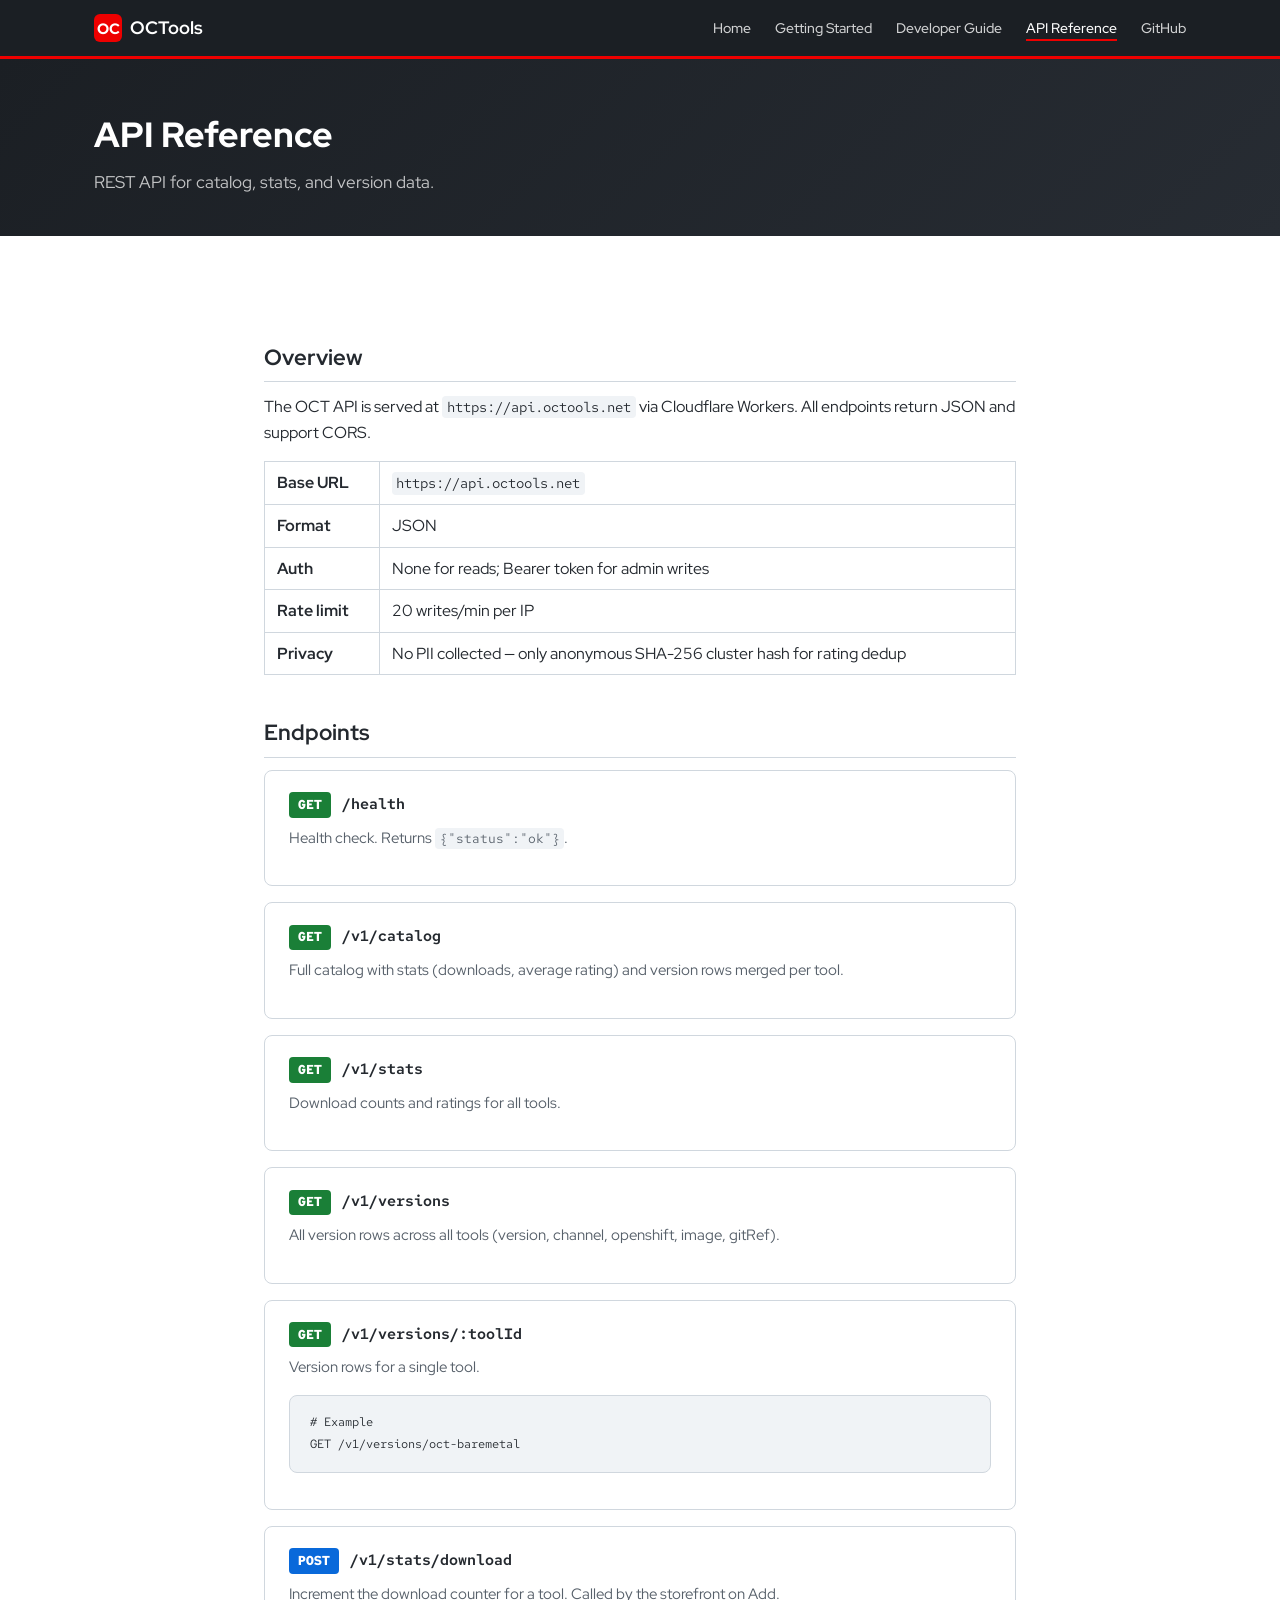
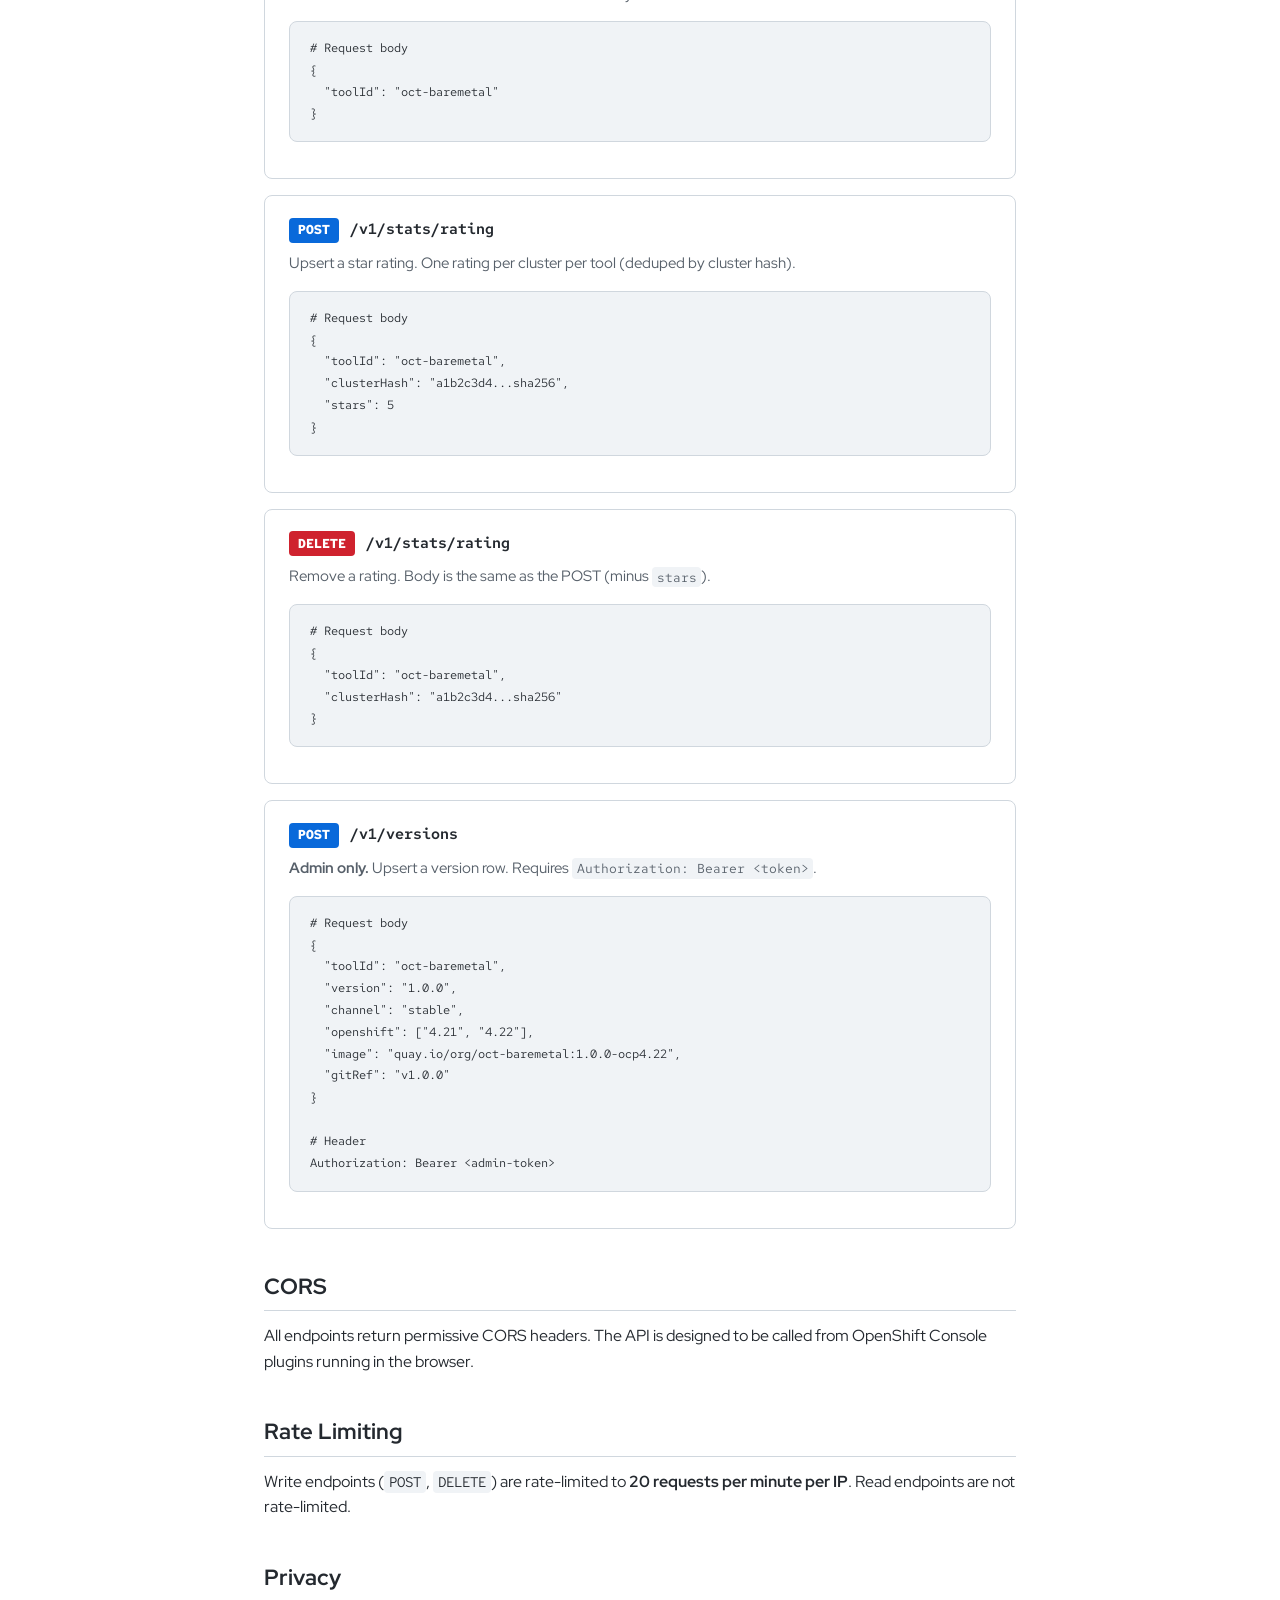
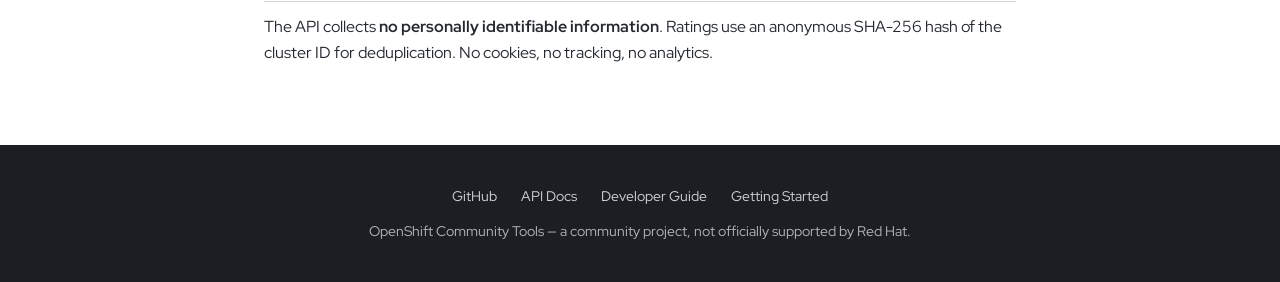
==== api/index.html @ bdcf51e5 "Initial commit: OCT static website Landing page, Getting Started guide, Developer Guide, and API Ref" ====
<!DOCTYPE html>
<html lang="en">
<head>
  <meta charset="UTF-8">
  <meta name="viewport" content="width=device-width, initial-scale=1.0">
  <title>API Reference — OpenShift Community Tools</title>
  <meta name="description" content="REST API reference for the OCT stats, versions, and catalog service at api.octools.net.">
  <link rel="preconnect" href="https://fonts.googleapis.com">
  <link rel="preconnect" href="https://fonts.gstatic.com" crossorigin>
  <link href="https://fonts.googleapis.com/css2?family=Red+Hat+Display:wght@400;500;600;700;800&family=Red+Hat+Mono:wght@400;700&display=swap" rel="stylesheet">
  <link rel="stylesheet" href="/assets/style.css">
</head>
<body>

  <!-- Navigation -->
  <nav class="site-nav">
    <div class="container">
      <a href="/" class="site-nav__brand">
        <svg viewBox="0 0 28 28" fill="none" xmlns="http://www.w3.org/2000/svg" aria-hidden="true">
          <rect width="28" height="28" rx="6" fill="#EE0000"/>
          <text x="14" y="20" text-anchor="middle" fill="#fff" font-family="Red Hat Display,sans-serif" font-weight="800" font-size="15">OC</text>
        </svg>
        OCTools
      </a>
      <button class="nav-toggle" aria-label="Toggle navigation" onclick="document.querySelector('.site-nav__links').classList.toggle('open')">☰</button>
      <ul class="site-nav__links">
        <li><a href="/">Home</a></li>
        <li><a href="/guide/">Getting Started</a></li>
        <li><a href="/developer/">Developer Guide</a></li>
        <li><a href="/api/" class="active">API Reference</a></li>
        <li><a href="https://github.com/OOsemka">GitHub</a></li>
      </ul>
    </div>
  </nav>

  <!-- Page Hero -->
  <div class="page-hero">
    <div class="container">
      <h1>API Reference</h1>
      <p>REST API for catalog, stats, and version data.</p>
    </div>
  </div>

  <!-- Content -->
  <section class="section">
    <div class="container prose">

      <h2>Overview</h2>
      <p>The OCT API is served at <code>https://api.octools.net</code> via Cloudflare Workers. All endpoints return JSON and support CORS.</p>
      <table>
        <tbody>
          <tr><td><strong>Base URL</strong></td><td><code>https://api.octools.net</code></td></tr>
          <tr><td><strong>Format</strong></td><td>JSON</td></tr>
          <tr><td><strong>Auth</strong></td><td>None for reads; Bearer token for admin writes</td></tr>
          <tr><td><strong>Rate limit</strong></td><td>20 writes/min per IP</td></tr>
          <tr><td><strong>Privacy</strong></td><td>No PII collected — only anonymous SHA-256 cluster hash for rating dedup</td></tr>
        </tbody>
      </table>

      <h2>Endpoints</h2>

      <!-- GET /health -->
      <div class="endpoint">
        <span class="endpoint__method endpoint__method--get">GET</span>
        <span class="endpoint__path">/health</span>
        <p class="endpoint__desc">Health check. Returns <code>{"status":"ok"}</code>.</p>
      </div>

      <!-- GET /v1/catalog -->
      <div class="endpoint">
        <span class="endpoint__method endpoint__method--get">GET</span>
        <span class="endpoint__path">/v1/catalog</span>
        <p class="endpoint__desc">Full catalog with stats (downloads, average rating) and version rows merged per tool.</p>
      </div>

      <!-- GET /v1/stats -->
      <div class="endpoint">
        <span class="endpoint__method endpoint__method--get">GET</span>
        <span class="endpoint__path">/v1/stats</span>
        <p class="endpoint__desc">Download counts and ratings for all tools.</p>
      </div>

      <!-- GET /v1/versions -->
      <div class="endpoint">
        <span class="endpoint__method endpoint__method--get">GET</span>
        <span class="endpoint__path">/v1/versions</span>
        <p class="endpoint__desc">All version rows across all tools (version, channel, openshift, image, gitRef).</p>
      </div>

      <!-- GET /v1/versions/:toolId -->
      <div class="endpoint">
        <span class="endpoint__method endpoint__method--get">GET</span>
        <span class="endpoint__path">/v1/versions/:toolId</span>
        <p class="endpoint__desc">Version rows for a single tool.</p>
        <div class="endpoint__body">
          <pre><code># Example
GET /v1/versions/oct-baremetal</code></pre>
        </div>
      </div>

      <!-- POST /v1/stats/download -->
      <div class="endpoint">
        <span class="endpoint__method endpoint__method--post">POST</span>
        <span class="endpoint__path">/v1/stats/download</span>
        <p class="endpoint__desc">Increment the download counter for a tool. Called by the storefront on Add.</p>
        <div class="endpoint__body">
          <pre><code># Request body
{
  "toolId": "oct-baremetal"
}</code></pre>
        </div>
      </div>

      <!-- POST /v1/stats/rating -->
      <div class="endpoint">
        <span class="endpoint__method endpoint__method--post">POST</span>
        <span class="endpoint__path">/v1/stats/rating</span>
        <p class="endpoint__desc">Upsert a star rating. One rating per cluster per tool (deduped by cluster hash).</p>
        <div class="endpoint__body">
          <pre><code># Request body
{
  "toolId": "oct-baremetal",
  "clusterHash": "a1b2c3d4...sha256",
  "stars": 5
}</code></pre>
        </div>
      </div>

      <!-- DELETE /v1/stats/rating -->
      <div class="endpoint">
        <span class="endpoint__method endpoint__method--delete">DELETE</span>
        <span class="endpoint__path">/v1/stats/rating</span>
        <p class="endpoint__desc">Remove a rating. Body is the same as the POST (minus <code>stars</code>).</p>
        <div class="endpoint__body">
          <pre><code># Request body
{
  "toolId": "oct-baremetal",
  "clusterHash": "a1b2c3d4...sha256"
}</code></pre>
        </div>
      </div>

      <!-- POST /v1/versions (admin) -->
      <div class="endpoint">
        <span class="endpoint__method endpoint__method--post">POST</span>
        <span class="endpoint__path">/v1/versions</span>
        <p class="endpoint__desc"><strong>Admin only.</strong> Upsert a version row. Requires <code>Authorization: Bearer &lt;token&gt;</code>.</p>
        <div class="endpoint__body">
          <pre><code># Request body
{
  "toolId": "oct-baremetal",
  "version": "1.0.0",
  "channel": "stable",
  "openshift": ["4.21", "4.22"],
  "image": "quay.io/org/oct-baremetal:1.0.0-ocp4.22",
  "gitRef": "v1.0.0"
}

# Header
Authorization: Bearer &lt;admin-token&gt;</code></pre>
        </div>
      </div>

      <h2>CORS</h2>
      <p>All endpoints return permissive CORS headers. The API is designed to be called from OpenShift Console plugins running in the browser.</p>

      <h2>Rate Limiting</h2>
      <p>Write endpoints (<code>POST</code>, <code>DELETE</code>) are rate-limited to <strong>20 requests per minute per IP</strong>. Read endpoints are not rate-limited.</p>

      <h2>Privacy</h2>
      <p>The API collects <strong>no personally identifiable information</strong>. Ratings use an anonymous SHA-256 hash of the cluster ID for deduplication. No cookies, no tracking, no analytics.</p>

    </div>
  </section>

  <!-- Footer -->
  <footer class="site-footer">
    <div class="container">
      <ul class="footer-links">
        <li><a href="https://github.com/OOsemka">GitHub</a></li>
        <li><a href="/api/">API Docs</a></li>
        <li><a href="/developer/">Developer Guide</a></li>
        <li><a href="/guide/">Getting Started</a></li>
      </ul>
      <p>OpenShift Community Tools &mdash; a community project, not officially supported by Red Hat.</p>
    </div>
  </footer>

</body>
</html>
---- assets/style.css ----
/* ── CSS Variables ─────────────────────────────────────────── */
:root {
  --color-bg:        #ffffff;
  --color-bg-alt:    #f6f8fa;
  --color-text:      #24292f;
  --color-text-muted:#57606a;
  --color-primary:   #ee0000;
  --color-primary-dk:#b30000;
  --color-dark:      #1b1f24;
  --color-dark-alt:  #272c33;
  --color-border:    #d0d7de;
  --color-code-bg:   #f0f3f6;
  --color-link:      #0969da;
  --radius:          8px;
  --max-width:       1140px;
  --font-sans:       'Red Hat Display', 'Segoe UI', system-ui, -apple-system, sans-serif;
  --font-mono:       'Red Hat Mono', 'SFMono-Regular', Consolas, 'Liberation Mono', monospace;
}

/* ── Reset ────────────────────────────────────────────────── */
*, *::before, *::after { box-sizing: border-box; margin: 0; padding: 0; }
html { scroll-behavior: smooth; }

body {
  font-family: var(--font-sans);
  color: var(--color-text);
  background: var(--color-bg);
  line-height: 1.6;
  -webkit-font-smoothing: antialiased;
}

a { color: var(--color-link); text-decoration: none; }
a:hover { text-decoration: underline; }
img { max-width: 100%; display: block; }

/* ── Utility ──────────────────────────────────────────────── */
.container { max-width: var(--max-width); margin: 0 auto; padding: 0 1.5rem; }

/* ── Navigation ───────────────────────────────────────────── */
.site-nav {
  background: var(--color-dark);
  position: sticky; top: 0; z-index: 100;
  border-bottom: 3px solid var(--color-primary);
}
.site-nav .container {
  display: flex; align-items: center; justify-content: space-between;
  height: 56px;
}
.site-nav__brand {
  font-weight: 700; font-size: 1.1rem; color: #fff;
  display: flex; align-items: center; gap: .5rem;
  text-decoration: none;
}
.site-nav__brand:hover { text-decoration: none; opacity: .9; }
.site-nav__brand svg { height: 28px; width: 28px; }
.site-nav__links { display: flex; gap: 1.5rem; list-style: none; }
.site-nav__links a {
  color: #ffffffcc; font-size: .9rem; font-weight: 500;
  transition: color .15s;
}
.site-nav__links a:hover { color: #fff; text-decoration: none; }
.site-nav__links a.active { color: #fff; border-bottom: 2px solid var(--color-primary); padding-bottom: 2px; }

/* Hamburger (mobile) */
.nav-toggle { display: none; background: none; border: none; color: #fff; font-size: 1.5rem; cursor: pointer; }

/* ── Hero ─────────────────────────────────────────────────── */
.hero {
  background: linear-gradient(135deg, var(--color-dark) 0%, var(--color-dark-alt) 100%);
  color: #fff; text-align: center;
  padding: 5rem 1.5rem 4rem;
}
.hero h1 { font-size: 2.8rem; font-weight: 800; margin-bottom: .75rem; letter-spacing: -.02em; }
.hero .subtitle { font-size: 1.25rem; color: #ffffffbb; max-width: 600px; margin: 0 auto 1.5rem; }
.hero .disclaimer {
  display: inline-block;
  background: rgba(238,0,0,.15);
  border: 1px solid rgba(238,0,0,.35);
  border-radius: var(--radius);
  padding: .45rem 1rem; font-size: .85rem;
  color: #ffcccc;
}

/* ── Section ──────────────────────────────────────────────── */
.section { padding: 4rem 0; }
.section--alt { background: var(--color-bg-alt); }
.section__title {
  font-size: 1.8rem; font-weight: 700; margin-bottom: .5rem;
  text-align: center; letter-spacing: -.01em;
}
.section__subtitle {
  text-align: center; color: var(--color-text-muted);
  margin-bottom: 2.5rem; font-size: 1.05rem;
}

/* ── Extension Cards ──────────────────────────────────────── */
.cards {
  display: grid;
  grid-template-columns: repeat(auto-fill, minmax(320px, 1fr));
  gap: 1.25rem;
}
.card {
  background: var(--color-bg);
  border: 1px solid var(--color-border);
  border-radius: var(--radius);
  padding: 1.5rem;
  transition: box-shadow .2s, transform .2s;
  display: flex; flex-direction: column;
}
.card:hover {
  box-shadow: 0 4px 16px rgba(0,0,0,.08);
  transform: translateY(-2px);
}
.card__name {
  font-size: 1.15rem; font-weight: 700;
  margin-bottom: .15rem;
}
.card__id {
  font-family: var(--font-mono); font-size: .8rem;
  color: var(--color-text-muted); margin-bottom: .65rem;
}
.card__desc {
  flex: 1; color: var(--color-text-muted); font-size: .95rem;
  margin-bottom: 1rem;
}
.card__link {
  font-size: .85rem; font-weight: 600;
  display: inline-flex; align-items: center; gap: .3rem;
}
.card__link::after { content: '→'; }

/* ── Quick Start ──────────────────────────────────────────── */
.steps {
  display: grid;
  grid-template-columns: repeat(auto-fit, minmax(260px, 1fr));
  gap: 1.5rem;
  counter-reset: step;
}
.step {
  background: var(--color-bg);
  border: 1px solid var(--color-border);
  border-radius: var(--radius);
  padding: 1.5rem;
  position: relative;
}
.step::before {
  counter-increment: step;
  content: counter(step);
  display: flex; align-items: center; justify-content: center;
  width: 36px; height: 36px; border-radius: 50%;
  background: var(--color-primary); color: #fff;
  font-weight: 700; font-size: 1rem; margin-bottom: .75rem;
}
.step h3 { font-size: 1.05rem; margin-bottom: .4rem; }
.step p { color: var(--color-text-muted); font-size: .9rem; }

/* ── Code / Pre ───────────────────────────────────────────── */
code {
  font-family: var(--font-mono);
  background: var(--color-code-bg);
  padding: .15em .35em; border-radius: 4px;
  font-size: .88em;
}
pre {
  background: var(--color-code-bg);
  border: 1px solid var(--color-border);
  border-radius: var(--radius);
  padding: 1rem 1.25rem;
  overflow-x: auto;
  font-size: .88rem;
  line-height: 1.55;
  margin: 1rem 0;
}
pre code {
  background: none; padding: 0; border-radius: 0;
}

/* ── Prose (guide / developer / api pages) ────────────────── */
.prose { max-width: 800px; margin: 0 auto; }
.prose h1 { font-size: 2rem; font-weight: 800; margin-bottom: .5rem; }
.prose h2 { font-size: 1.4rem; margin-top: 2.5rem; margin-bottom: .75rem; padding-bottom: .35rem; border-bottom: 1px solid var(--color-border); }
.prose h3 { font-size: 1.15rem; margin-top: 1.8rem; margin-bottom: .5rem; }
.prose p  { margin-bottom: 1rem; }
.prose ul, .prose ol { margin-bottom: 1rem; padding-left: 1.5rem; }
.prose li { margin-bottom: .35rem; }
.prose li > code { font-size: .85em; }
.prose table { width: 100%; border-collapse: collapse; margin: 1rem 0; }
.prose th, .prose td { text-align: left; padding: .5rem .75rem; border: 1px solid var(--color-border); }
.prose th { background: var(--color-bg-alt); font-weight: 600; }

/* ── Page Hero (inner pages) ──────────────────────────────── */
.page-hero {
  background: linear-gradient(135deg, var(--color-dark) 0%, var(--color-dark-alt) 100%);
  color: #fff; padding: 3rem 1.5rem 2.5rem;
}
.page-hero h1 { font-size: 2.2rem; font-weight: 800; }
.page-hero p  { color: #ffffffbb; margin-top: .35rem; font-size: 1.05rem; }

/* ── Footer ───────────────────────────────────────────────── */
.site-footer {
  background: var(--color-dark); color: #ffffffaa;
  padding: 2.5rem 0; text-align: center; font-size: .88rem;
}
.site-footer a { color: #ffffffcc; }
.site-footer a:hover { color: #fff; }
.footer-links { display: flex; gap: 1.5rem; justify-content: center; margin-bottom: .75rem; list-style: none; }

/* ── API Endpoint Cards ───────────────────────────────────── */
.endpoint {
  background: var(--color-bg);
  border: 1px solid var(--color-border);
  border-radius: var(--radius);
  padding: 1.25rem 1.5rem;
  margin-bottom: 1rem;
}
.endpoint__method {
  display: inline-block; padding: .15rem .55rem; border-radius: 4px;
  font-family: var(--font-mono); font-size: .8rem; font-weight: 700;
  margin-right: .5rem; text-transform: uppercase; color: #fff;
}
.endpoint__method--get  { background: #1a7f37; }
.endpoint__method--post { background: #0969da; }
.endpoint__method--delete { background: #cf222e; }
.endpoint__path { font-family: var(--font-mono); font-size: .95rem; font-weight: 600; }
.endpoint__desc { margin-top: .5rem; color: var(--color-text-muted); font-size: .92rem; }
.endpoint__body { margin-top: .5rem; }

/* ── Responsive ───────────────────────────────────────────── */
@media (max-width: 768px) {
  .hero h1 { font-size: 2rem; }
  .hero { padding: 3.5rem 1rem 2.5rem; }
  .page-hero { padding: 2rem 1rem 1.75rem; }
  .page-hero h1 { font-size: 1.6rem; }
  .section { padding: 2.5rem 0; }
  .cards { grid-template-columns: 1fr; }

  .site-nav__links { 
    display: none; flex-direction: column; position: absolute;
    top: 56px; left: 0; right: 0; background: var(--color-dark);
    padding: 1rem 1.5rem; gap: .75rem;
    border-bottom: 3px solid var(--color-primary);
  }
  .site-nav__links.open { display: flex; }
  .nav-toggle { display: block; }
}
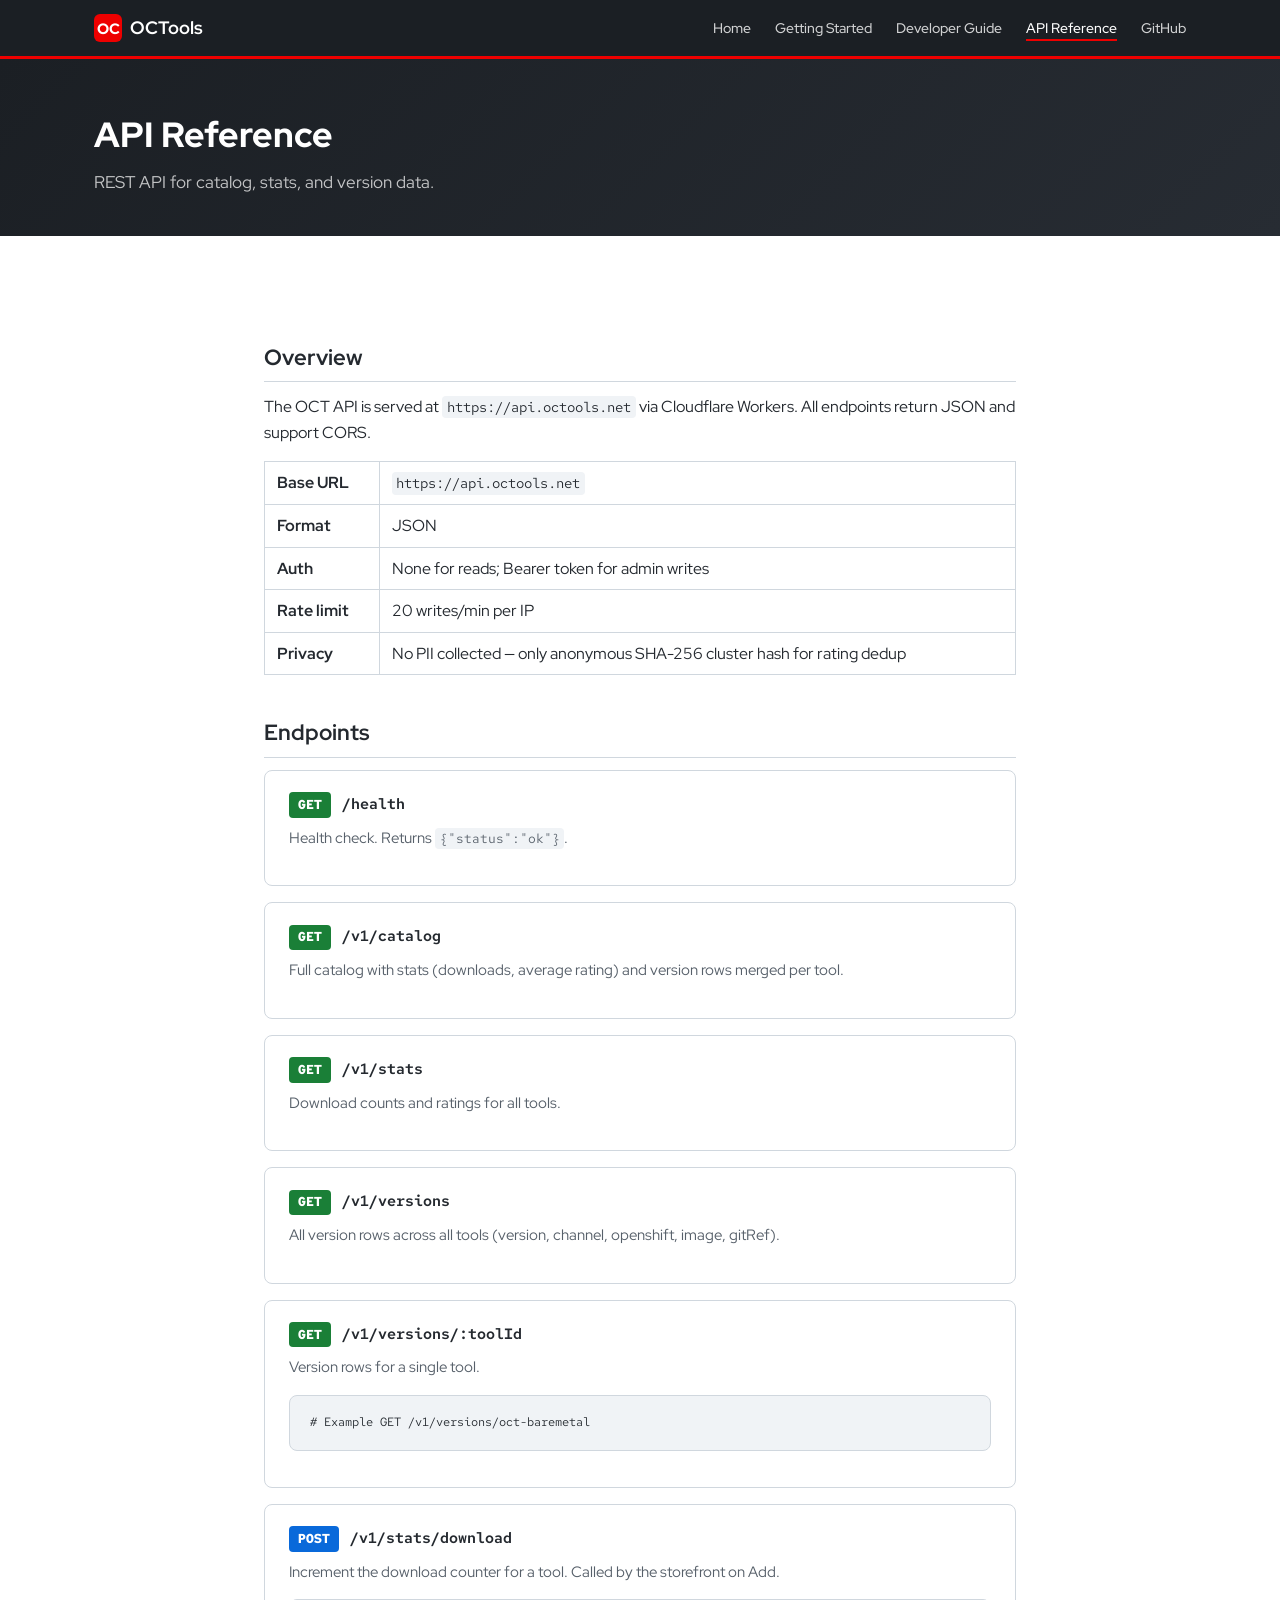
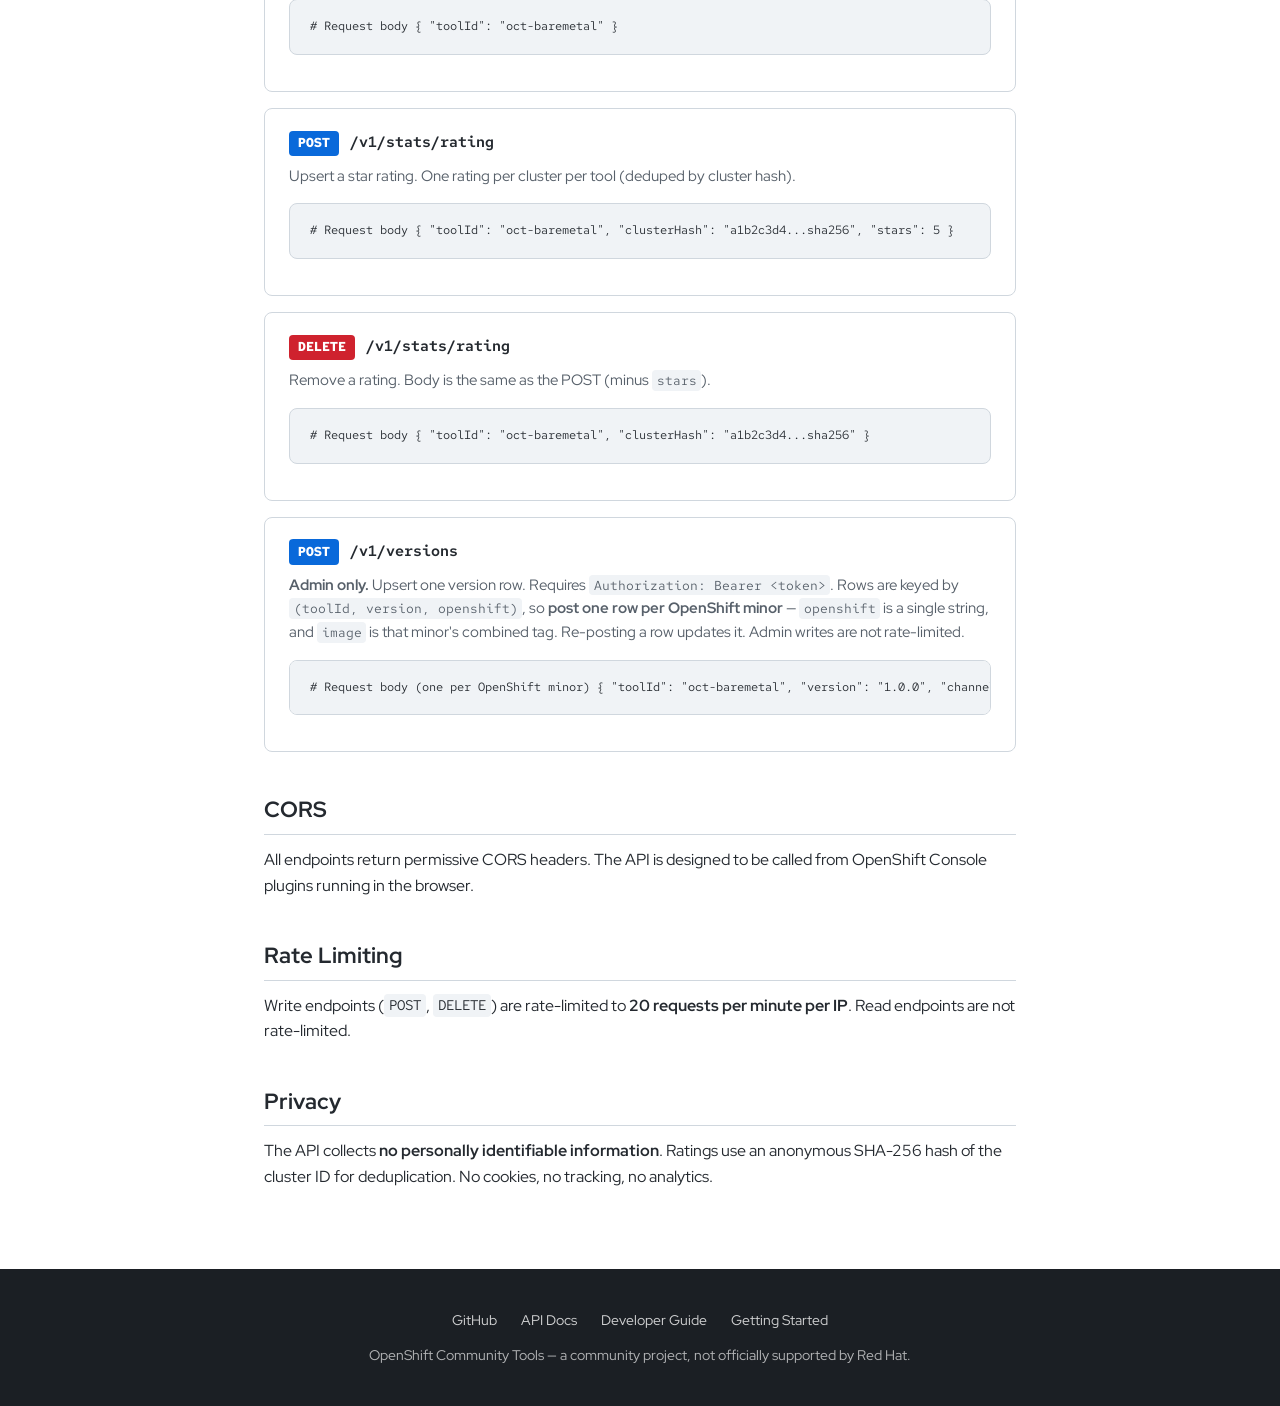
==== commit 22b15471: "Docs: correct POST /v1/versions, add release publishing steps, add Shift-on-Shift Virt - API: the en" ====
--- a/api/index.html
+++ b/api/index.html
@@ -144,17 +144,20 @@
       <div class="endpoint">
         <span class="endpoint__method endpoint__method--post">POST</span>
         <span class="endpoint__path">/v1/versions</span>
-        <p class="endpoint__desc"><strong>Admin only.</strong> Upsert a version row. Requires <code>Authorization: Bearer &lt;token&gt;</code>.</p>
+        <p class="endpoint__desc"><strong>Admin only.</strong> Upsert one version row. Requires <code>Authorization: Bearer &lt;token&gt;</code>. Rows are keyed by <code>(toolId, version, openshift)</code>, so <strong>post one row per OpenShift minor</strong> &mdash; <code>openshift</code> is a single string, and <code>image</code> is that minor's combined tag. Re-posting a row updates it. Admin writes are not rate-limited.</p>
         <div class="endpoint__body">
-          <pre><code># Request body
+          <pre><code># Request body (one per OpenShift minor)
 {
   "toolId": "oct-baremetal",
   "version": "1.0.0",
   "channel": "stable",
-  "openshift": ["4.21", "4.22"],
+  "openshift": "4.22",
   "image": "quay.io/org/oct-baremetal:1.0.0-ocp4.22",
   "gitRef": "v1.0.0"
 }
+
+# Optional fields (tile metadata for /v1/catalog):
+#   deployUrl, category, description, displayName, href, icon, git
 
 # Header
 Authorization: Bearer &lt;admin-token&gt;</code></pre>
--- a/assets/style.css
+++ b/assets/style.css
@@ -118,6 +118,7 @@
 .card__id {
   font-family: var(--font-mono); font-size: .8rem;
   color: var(--color-text-muted); margin-bottom: .65rem;
+  background: var(--color-code-bg); padding: .1rem .35rem; border-radius: 4px;
 }
 .card__desc {
   flex: 1; color: var(--color-text-muted); font-size: .95rem;
@@ -170,9 +171,47 @@
   font-size: .88rem;
   line-height: 1.55;
   margin: 1rem 0;
+  white-space: nowrap;
 }
 pre code {
   background: none; padding: 0; border-radius: 0;
+}
+
+/* ── Code block with copy button ──────────────────────────── */
+.code-block {
+  position: relative;
+  max-width: 820px;
+}
+.code-block pre {
+  padding-right: 3rem;
+}
+.copy-btn {
+  position: absolute;
+  top: 50%;
+  right: .5rem;
+  transform: translateY(-50%);
+  background: transparent;
+  border: 1px solid var(--color-border);
+  border-radius: 4px;
+  padding: .35rem .4rem;
+  cursor: pointer;
+  color: var(--color-text-muted);
+  display: flex;
+  align-items: center;
+  justify-content: center;
+  transition: color .15s, background .15s, border-color .15s;
+  line-height: 1;
+  min-width: 30px;
+}
+.copy-btn:hover {
+  color: var(--color-text);
+  background: var(--color-bg);
+  border-color: var(--color-text-muted);
+}
+
+/* ── Wider step for install command ───────────────────────── */
+.step--wide {
+  grid-column: 1 / -1;
 }
 
 /* ── Prose (guide / developer / api pages) ────────────────── */
@@ -225,6 +264,102 @@
 .endpoint__desc { margin-top: .5rem; color: var(--color-text-muted); font-size: .92rem; }
 .endpoint__body { margin-top: .5rem; }
 
+/* ── What's New ────────────────────────────────────────────── */
+.whatsnew {
+  display: grid;
+  grid-template-columns: repeat(auto-fill, minmax(300px, 1fr));
+  gap: 1.25rem;
+}
+.whatsnew__item {
+  background: var(--color-bg);
+  border: 1px solid var(--color-border);
+  border-radius: var(--radius);
+  padding: 1.25rem 1.5rem;
+  border-left: 4px solid var(--color-primary);
+}
+.whatsnew__header {
+  display: flex; align-items: center; gap: .5rem;
+  margin-bottom: .35rem;
+}
+.whatsnew__title {
+  font-size: 1.05rem; font-weight: 700;
+}
+.whatsnew__badge {
+  display: inline-block;
+  padding: .1rem .5rem;
+  border-radius: 10px;
+  font-size: .7rem;
+  font-weight: 700;
+  text-transform: uppercase;
+  letter-spacing: .03em;
+  line-height: 1.6;
+}
+.whatsnew__badge--new {
+  background: var(--color-primary);
+  color: #fff;
+}
+.whatsnew__badge--update {
+  background: #ddf4ff;
+  color: #0969da;
+}
+.whatsnew__desc {
+  color: var(--color-text-muted);
+  font-size: .9rem;
+  line-height: 1.5;
+}
+
+/* ── Card enrichments ─────────────────────────────────────── */
+.card__meta {
+  display: flex; align-items: center; gap: .5rem;
+  margin-bottom: .65rem; flex-wrap: wrap;
+}
+.card__version {
+  font-family: var(--font-mono);
+  font-size: .75rem;
+  font-weight: 600;
+  color: var(--color-text-muted);
+  background: var(--color-code-bg);
+  padding: .1rem .45rem;
+  border-radius: 4px;
+}
+.card__category {
+  display: inline-block;
+  padding: .1rem .5rem;
+  border-radius: 10px;
+  font-size: .7rem;
+  font-weight: 700;
+  text-transform: uppercase;
+  letter-spacing: .03em;
+  line-height: 1.6;
+}
+.card__category--compute  { background: #ddf4ff; color: #0969da; }
+.card__category--network  { background: #dafbe1; color: #1a7f37; }
+.card__category--storage  { background: #fff8c5; color: #9a6700; }
+.card__category--management { background: #fbefff; color: #8250df; }
+.card__category--template { background: var(--color-code-bg); color: var(--color-text-muted); }
+
+.card__features {
+  list-style: none;
+  padding: 0;
+  margin: 0 0 1rem;
+  flex: 1;
+}
+.card__features li {
+  position: relative;
+  padding-left: 1rem;
+  color: var(--color-text-muted);
+  font-size: .88rem;
+  line-height: 1.55;
+  margin-bottom: .2rem;
+}
+.card__features li::before {
+  content: '›';
+  position: absolute;
+  left: 0;
+  color: var(--color-primary);
+  font-weight: 700;
+}
+
 /* ── Responsive ───────────────────────────────────────────── */
 @media (max-width: 768px) {
   .hero h1 { font-size: 2rem; }
@@ -233,6 +368,7 @@
   .page-hero h1 { font-size: 1.6rem; }
   .section { padding: 2.5rem 0; }
   .cards { grid-template-columns: 1fr; }
+  .whatsnew { grid-template-columns: 1fr; }
 
   .site-nav__links { 
     display: none; flex-direction: column; position: absolute;
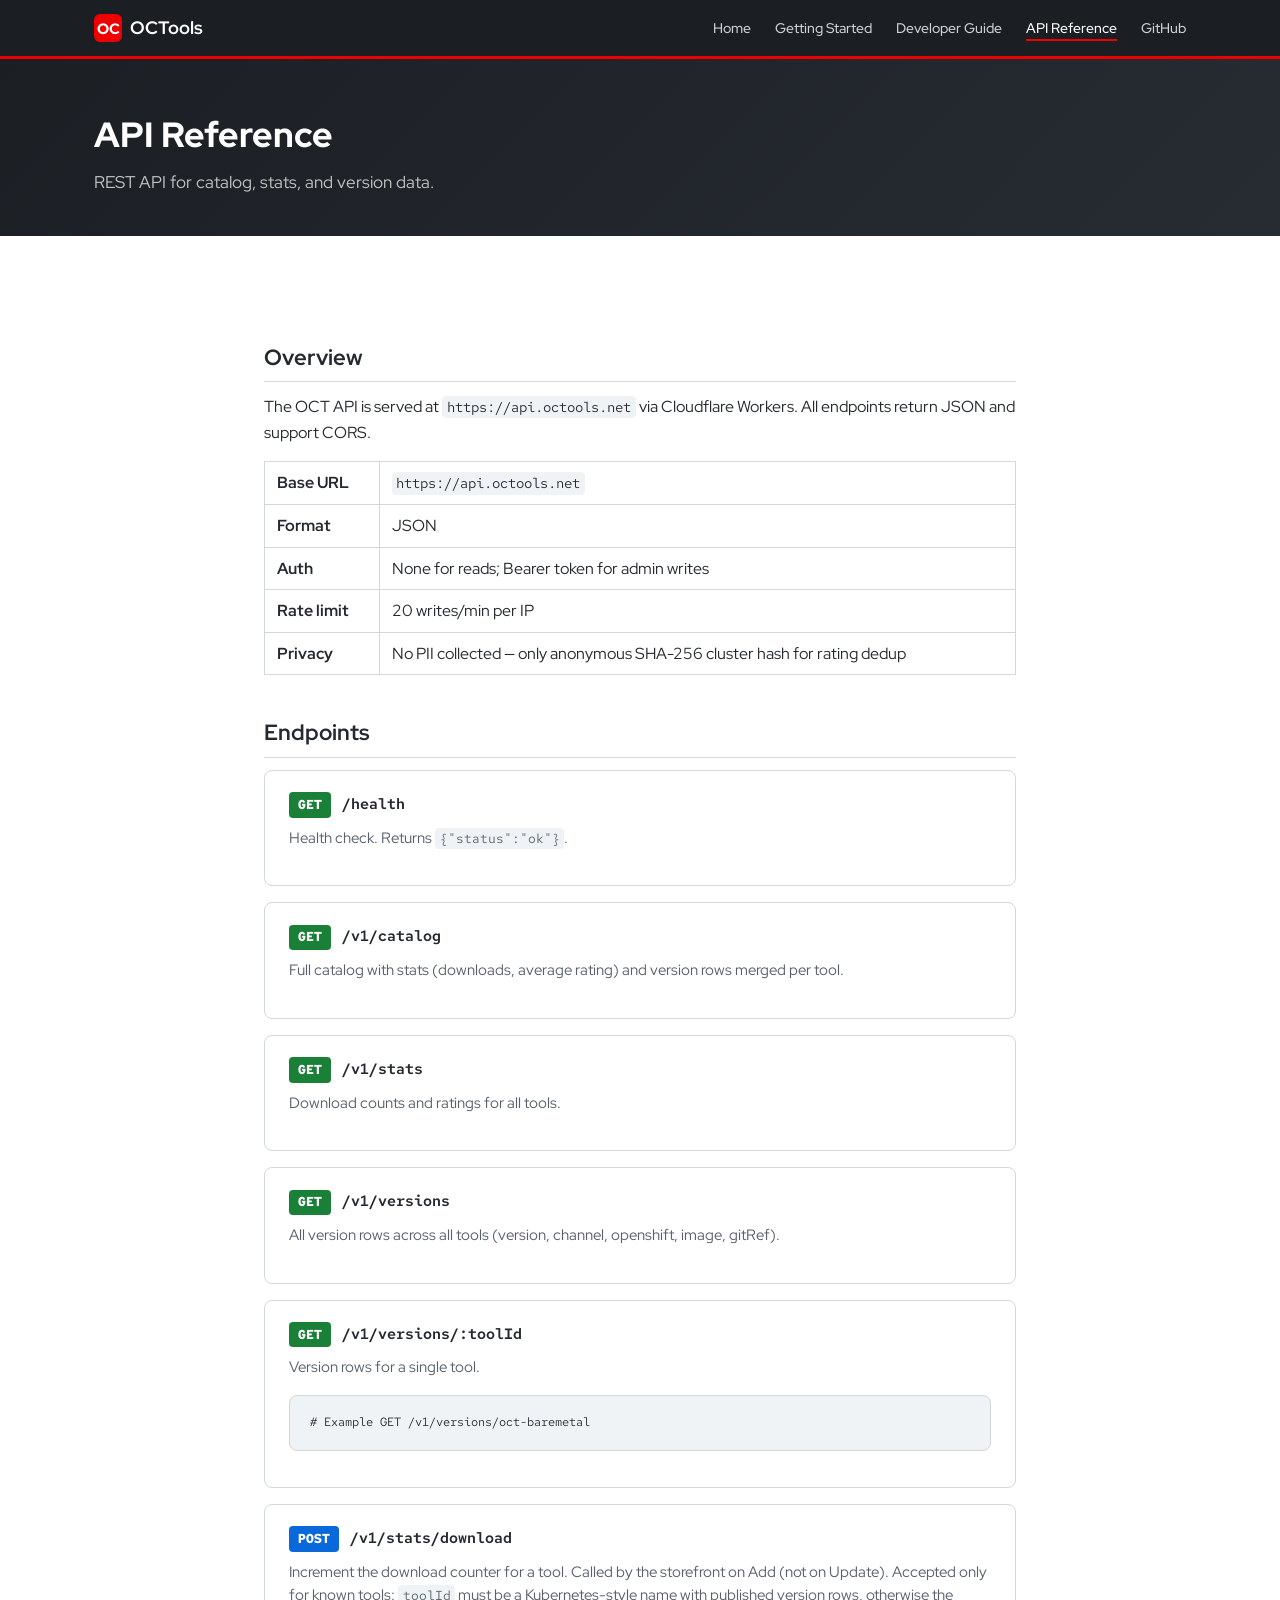
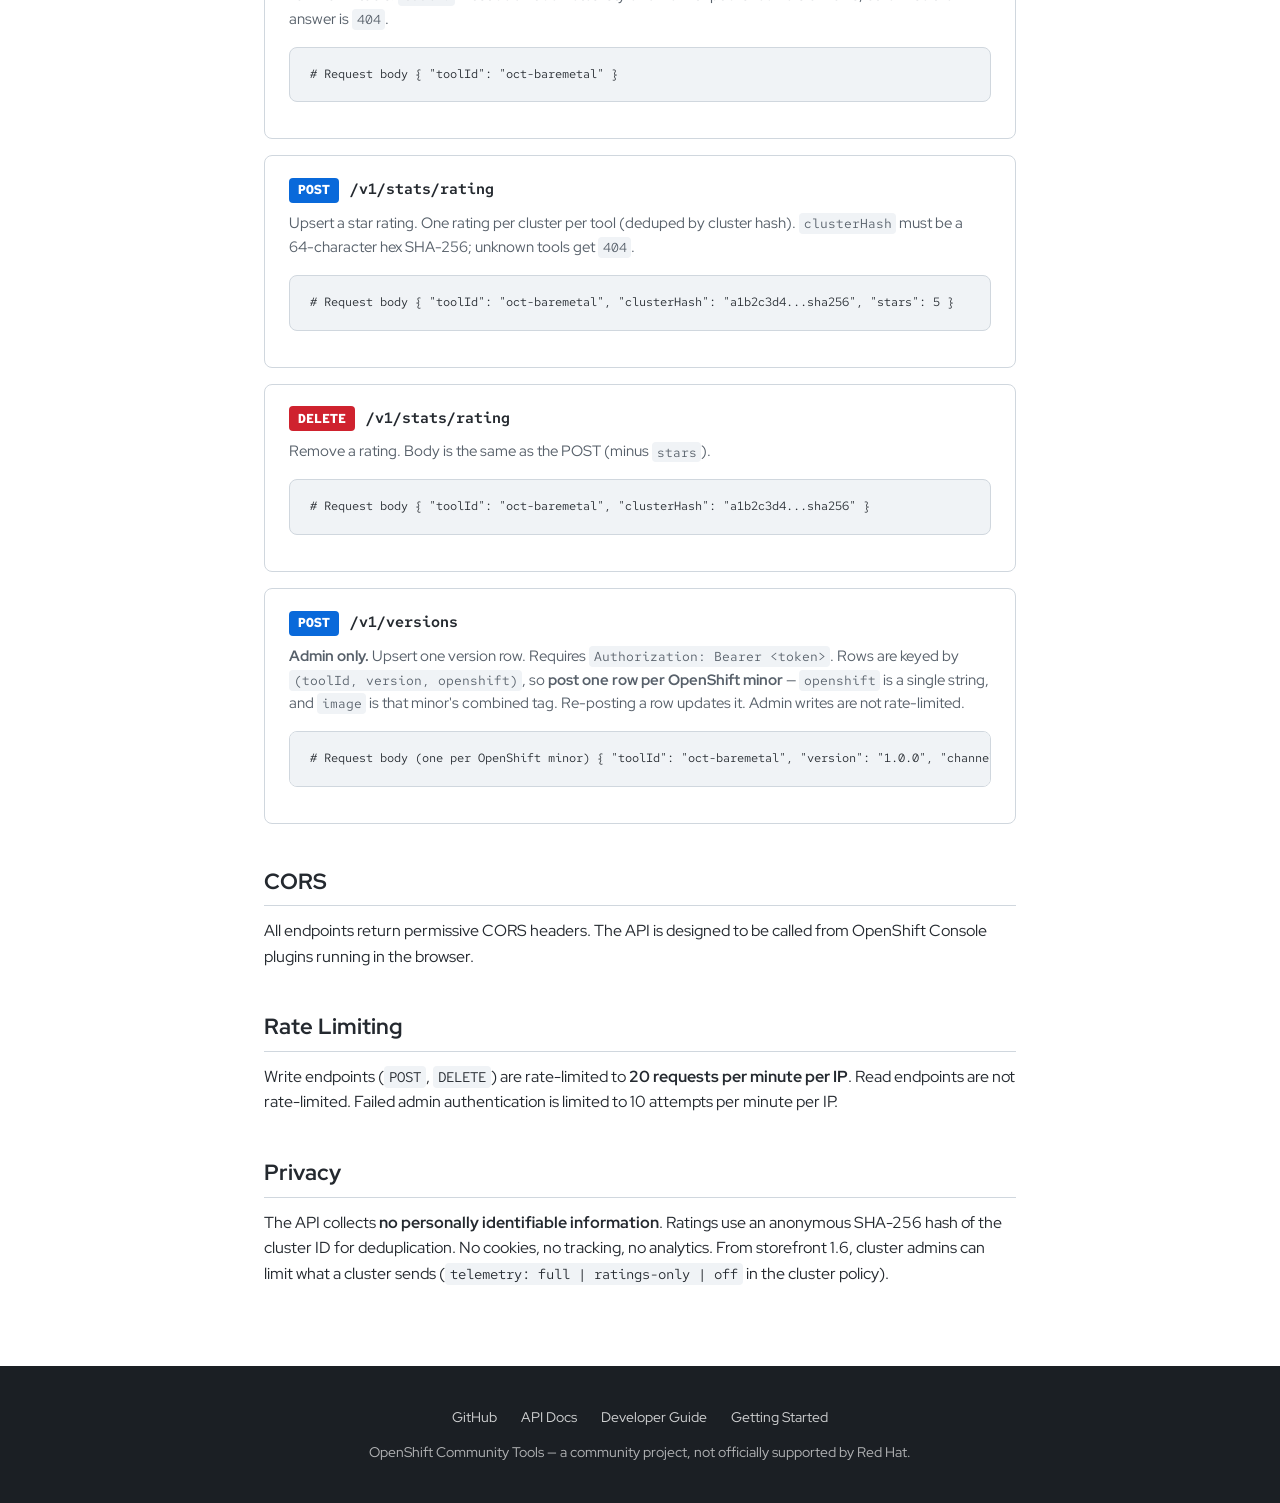
==== commit 5bede4b0: "API docs: known-tool writes, security fields, telemetry setting Documents worker 1.2: downloads and " ====
--- a/api/index.html
+++ b/api/index.html
@@ -9,6 +9,9 @@
   <link rel="preconnect" href="https://fonts.gstatic.com" crossorigin>
   <link href="https://fonts.googleapis.com/css2?family=Red+Hat+Display:wght@400;500;600;700;800&family=Red+Hat+Mono:wght@400;700&display=swap" rel="stylesheet">
   <link rel="stylesheet" href="/assets/style.css">
+  <link rel="icon" href="/favicon.svg" type="image/svg+xml">
+  <link rel="icon" href="/favicon.ico" sizes="48x48">
+  <link rel="apple-touch-icon" href="/apple-touch-icon.png">
 </head>
 <body>
 
@@ -102,7 +105,7 @@
       <div class="endpoint">
         <span class="endpoint__method endpoint__method--post">POST</span>
         <span class="endpoint__path">/v1/stats/download</span>
-        <p class="endpoint__desc">Increment the download counter for a tool. Called by the storefront on Add.</p>
+        <p class="endpoint__desc">Increment the download counter for a tool. Called by the storefront on Add (not on Update). Accepted only for known tools: <code>toolId</code> must be a Kubernetes-style name with published version rows, otherwise the answer is <code>404</code>.</p>
         <div class="endpoint__body">
           <pre><code># Request body
 {
@@ -115,7 +118,7 @@
       <div class="endpoint">
         <span class="endpoint__method endpoint__method--post">POST</span>
         <span class="endpoint__path">/v1/stats/rating</span>
-        <p class="endpoint__desc">Upsert a star rating. One rating per cluster per tool (deduped by cluster hash).</p>
+        <p class="endpoint__desc">Upsert a star rating. One rating per cluster per tool (deduped by cluster hash). <code>clusterHash</code> must be a 64-character hex SHA-256; unknown tools get <code>404</code>.</p>
         <div class="endpoint__body">
           <pre><code># Request body
 {
@@ -158,6 +161,11 @@
 
 # Optional fields (tile metadata for /v1/catalog):
 #   deployUrl, category, description, displayName, href, icon, git
+# Optional security fields (storefront 1.6+ shows them; older ones ignore them):
+#   minStorefront    oldest storefront that can install this row, e.g. "1.6.0"
+#   security         the tool's spec.security (object sets, null clears)
+#   versionSecurity  this row's versions[].security
+# Declarations are limited to 16 KB.
 
 # Header
 Authorization: Bearer &lt;admin-token&gt;</code></pre>
@@ -168,10 +176,10 @@
       <p>All endpoints return permissive CORS headers. The API is designed to be called from OpenShift Console plugins running in the browser.</p>
 
       <h2>Rate Limiting</h2>
-      <p>Write endpoints (<code>POST</code>, <code>DELETE</code>) are rate-limited to <strong>20 requests per minute per IP</strong>. Read endpoints are not rate-limited.</p>
+      <p>Write endpoints (<code>POST</code>, <code>DELETE</code>) are rate-limited to <strong>20 requests per minute per IP</strong>. Read endpoints are not rate-limited. Failed admin authentication is limited to 10 attempts per minute per IP.</p>
 
       <h2>Privacy</h2>
-      <p>The API collects <strong>no personally identifiable information</strong>. Ratings use an anonymous SHA-256 hash of the cluster ID for deduplication. No cookies, no tracking, no analytics.</p>
+      <p>The API collects <strong>no personally identifiable information</strong>. Ratings use an anonymous SHA-256 hash of the cluster ID for deduplication. No cookies, no tracking, no analytics. From storefront 1.6, cluster admins can limit what a cluster sends (<code>telemetry: full | ratings-only | off</code> in the cluster policy).</p>
 
     </div>
   </section>
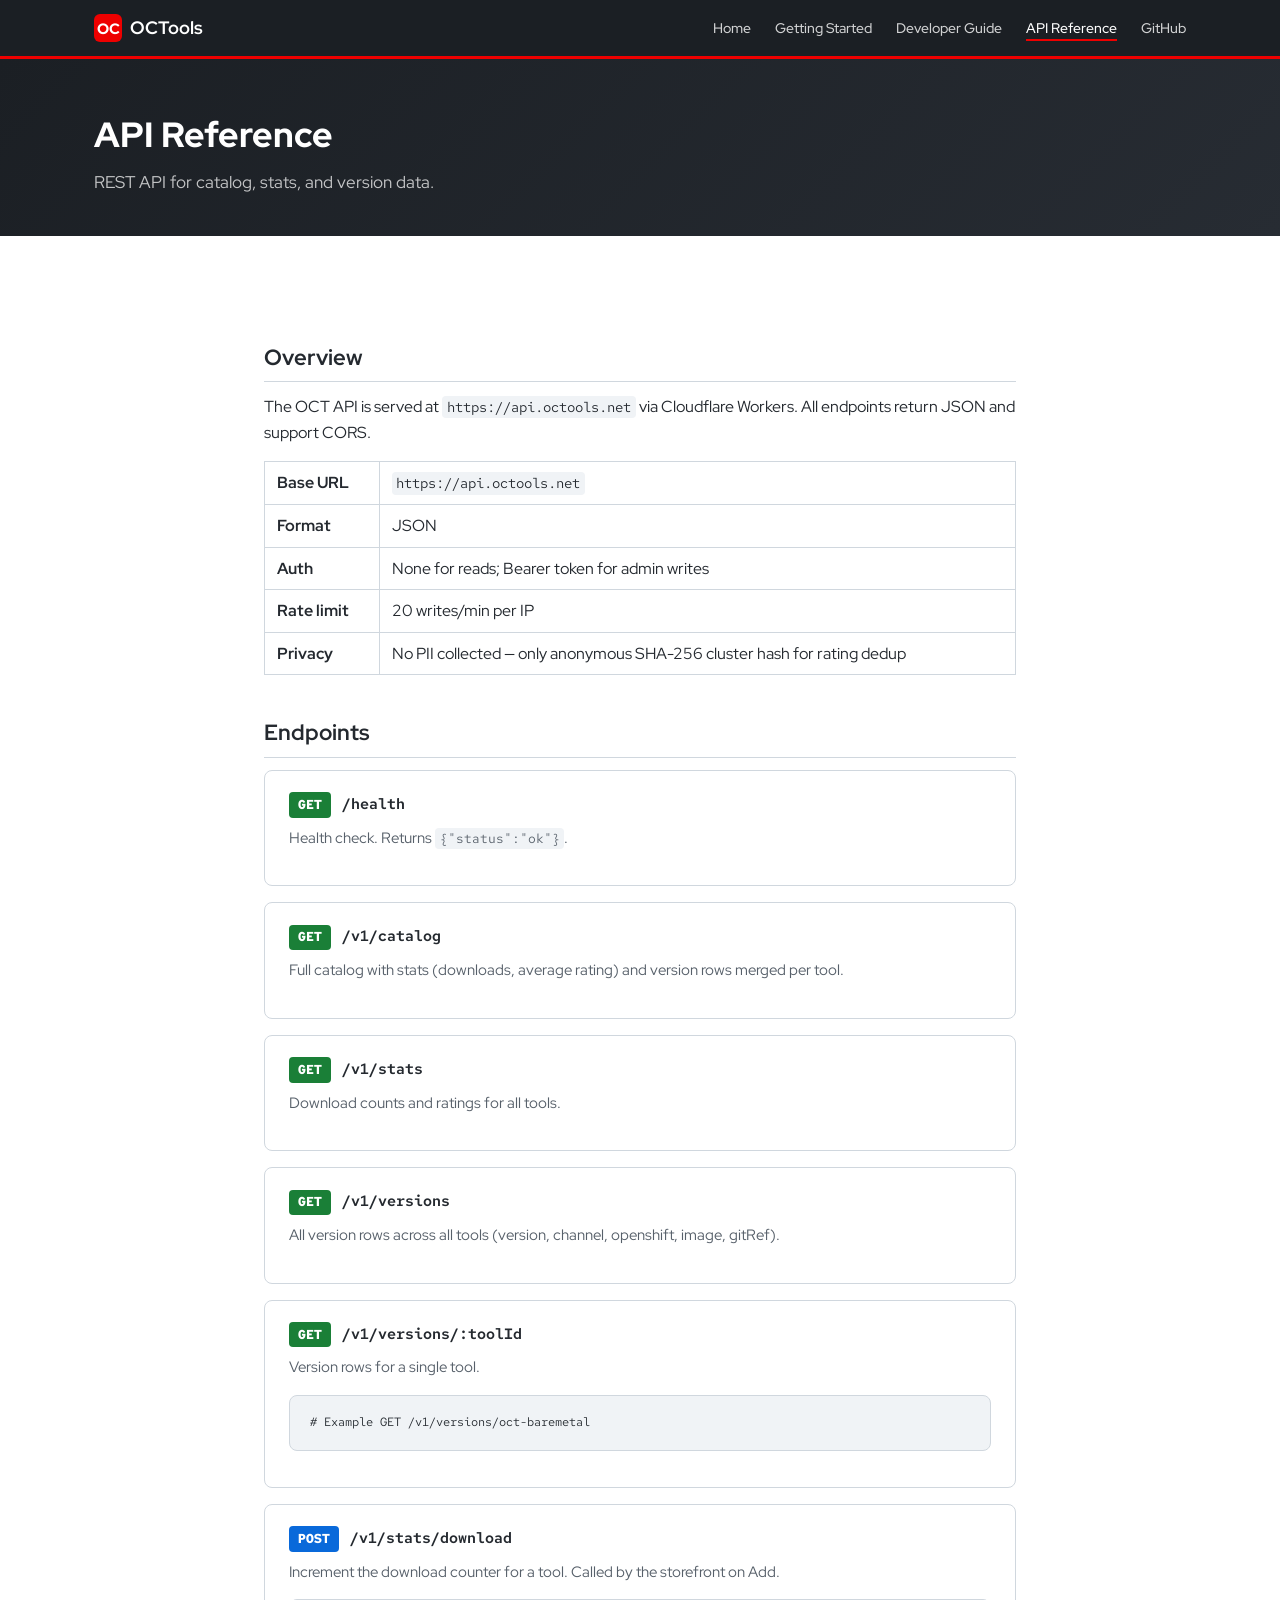
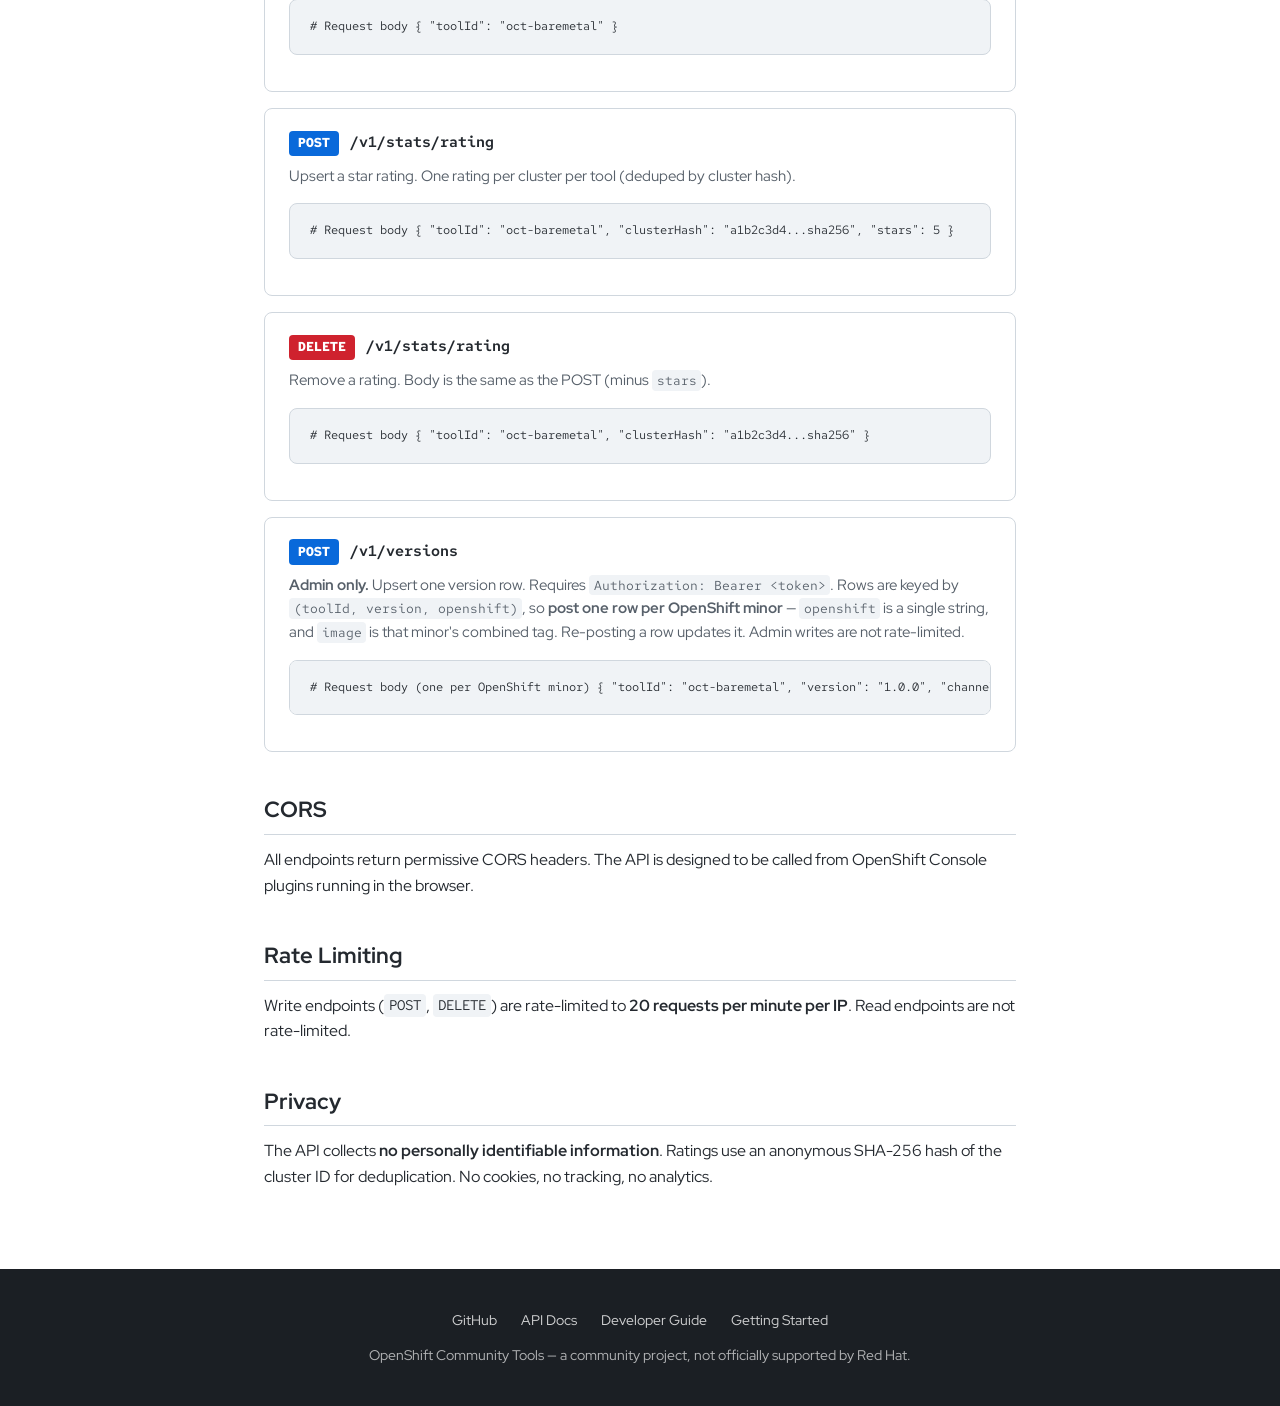
==== commit fd9d8139: "Move references to the openshift-community-tools GitHub and Quay orgs Repos moved to github.com/open" ====
--- a/api/index.html
+++ b/api/index.html
@@ -31,7 +31,7 @@
         <li><a href="/guide/">Getting Started</a></li>
         <li><a href="/developer/">Developer Guide</a></li>
         <li><a href="/api/" class="active">API Reference</a></li>
-        <li><a href="https://github.com/OOsemka">GitHub</a></li>
+        <li><a href="https://github.com/openshift-community-tools">GitHub</a></li>
       </ul>
     </div>
   </nav>
@@ -105,7 +105,7 @@
       <div class="endpoint">
         <span class="endpoint__method endpoint__method--post">POST</span>
         <span class="endpoint__path">/v1/stats/download</span>
-        <p class="endpoint__desc">Increment the download counter for a tool. Called by the storefront on Add (not on Update). Accepted only for known tools: <code>toolId</code> must be a Kubernetes-style name with published version rows, otherwise the answer is <code>404</code>.</p>
+        <p class="endpoint__desc">Increment the download counter for a tool. Called by the storefront on Add.</p>
         <div class="endpoint__body">
           <pre><code># Request body
 {
@@ -118,7 +118,7 @@
       <div class="endpoint">
         <span class="endpoint__method endpoint__method--post">POST</span>
         <span class="endpoint__path">/v1/stats/rating</span>
-        <p class="endpoint__desc">Upsert a star rating. One rating per cluster per tool (deduped by cluster hash). <code>clusterHash</code> must be a 64-character hex SHA-256; unknown tools get <code>404</code>.</p>
+        <p class="endpoint__desc">Upsert a star rating. One rating per cluster per tool (deduped by cluster hash).</p>
         <div class="endpoint__body">
           <pre><code># Request body
 {
@@ -161,11 +161,6 @@
 
 # Optional fields (tile metadata for /v1/catalog):
 #   deployUrl, category, description, displayName, href, icon, git
-# Optional security fields (storefront 1.6+ shows them; older ones ignore them):
-#   minStorefront    oldest storefront that can install this row, e.g. "1.6.0"
-#   security         the tool's spec.security (object sets, null clears)
-#   versionSecurity  this row's versions[].security
-# Declarations are limited to 16 KB.
 
 # Header
 Authorization: Bearer &lt;admin-token&gt;</code></pre>
@@ -176,10 +171,10 @@
       <p>All endpoints return permissive CORS headers. The API is designed to be called from OpenShift Console plugins running in the browser.</p>
 
       <h2>Rate Limiting</h2>
-      <p>Write endpoints (<code>POST</code>, <code>DELETE</code>) are rate-limited to <strong>20 requests per minute per IP</strong>. Read endpoints are not rate-limited. Failed admin authentication is limited to 10 attempts per minute per IP.</p>
+      <p>Write endpoints (<code>POST</code>, <code>DELETE</code>) are rate-limited to <strong>20 requests per minute per IP</strong>. Read endpoints are not rate-limited.</p>
 
       <h2>Privacy</h2>
-      <p>The API collects <strong>no personally identifiable information</strong>. Ratings use an anonymous SHA-256 hash of the cluster ID for deduplication. No cookies, no tracking, no analytics. From storefront 1.6, cluster admins can limit what a cluster sends (<code>telemetry: full | ratings-only | off</code> in the cluster policy).</p>
+      <p>The API collects <strong>no personally identifiable information</strong>. Ratings use an anonymous SHA-256 hash of the cluster ID for deduplication. No cookies, no tracking, no analytics.</p>
 
     </div>
   </section>
@@ -188,7 +183,7 @@
   <footer class="site-footer">
     <div class="container">
       <ul class="footer-links">
-        <li><a href="https://github.com/OOsemka">GitHub</a></li>
+        <li><a href="https://github.com/openshift-community-tools">GitHub</a></li>
         <li><a href="/api/">API Docs</a></li>
         <li><a href="/developer/">Developer Guide</a></li>
         <li><a href="/guide/">Getting Started</a></li>
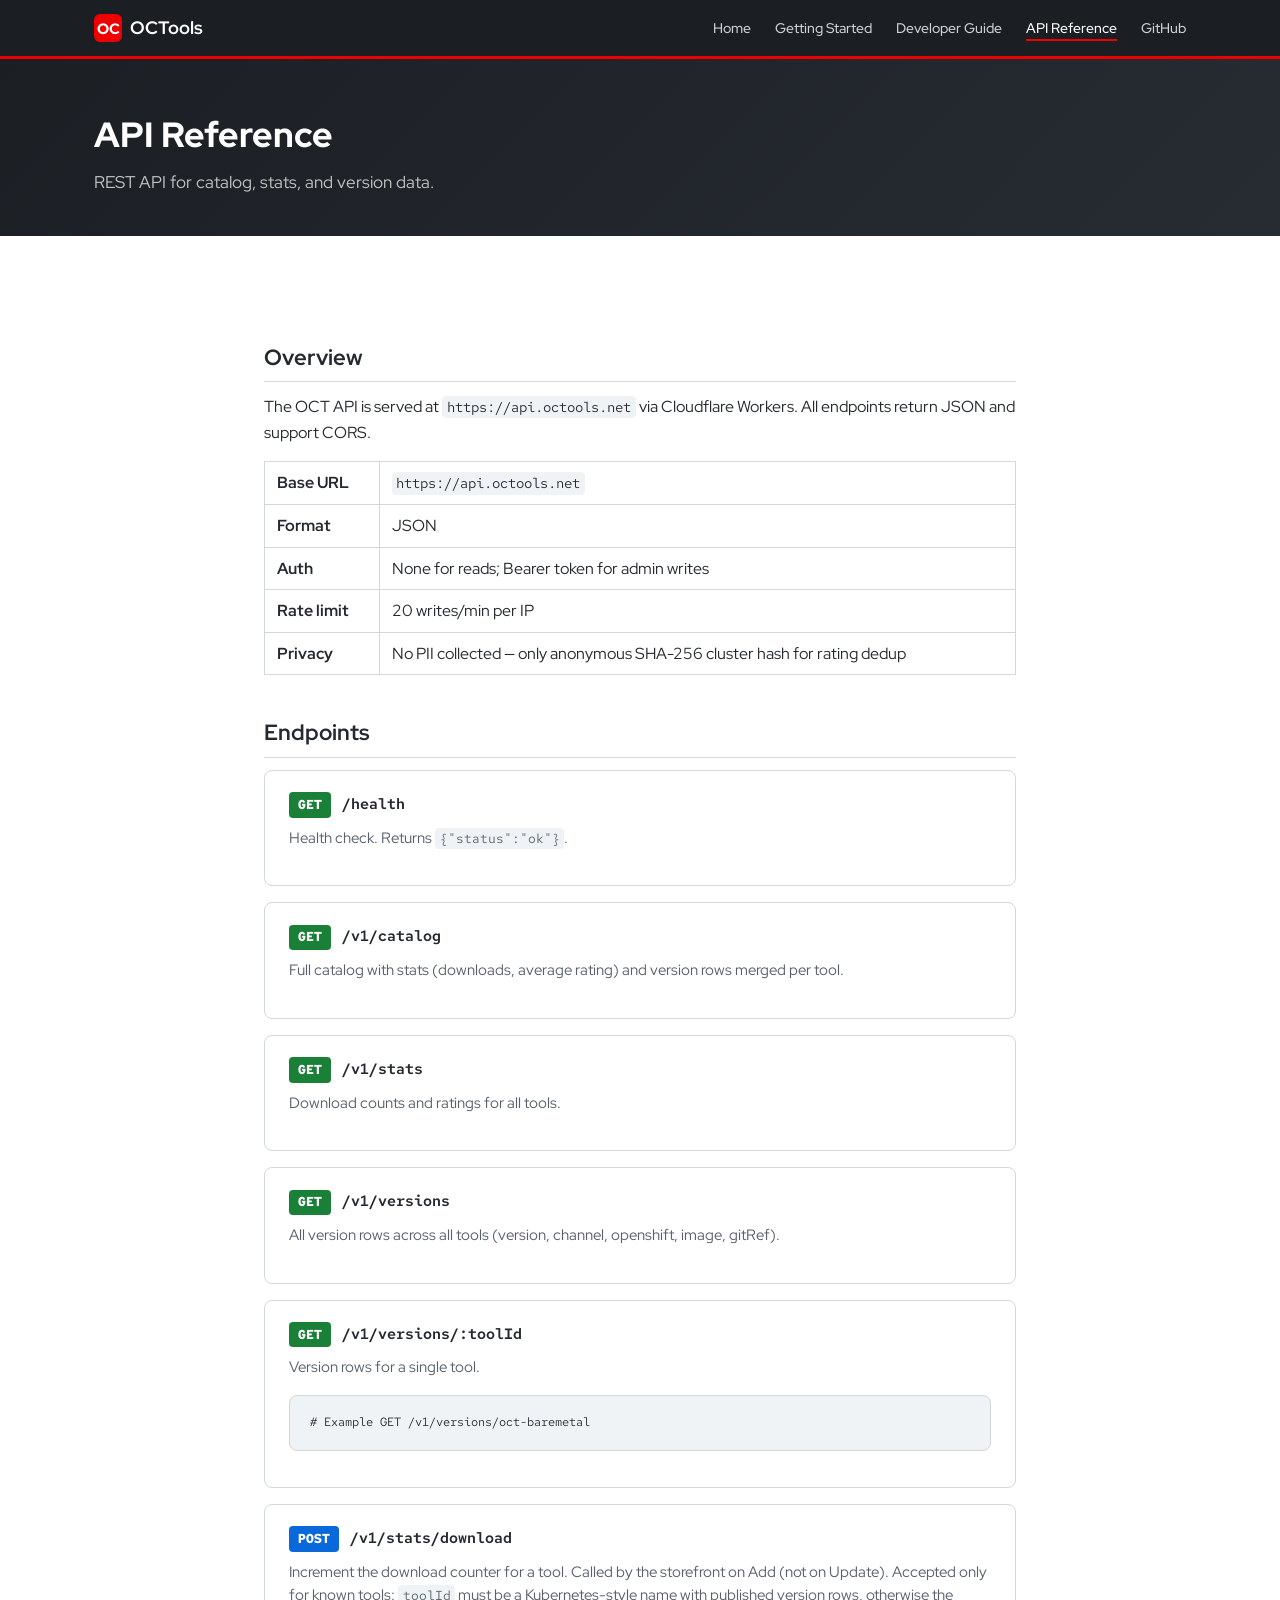
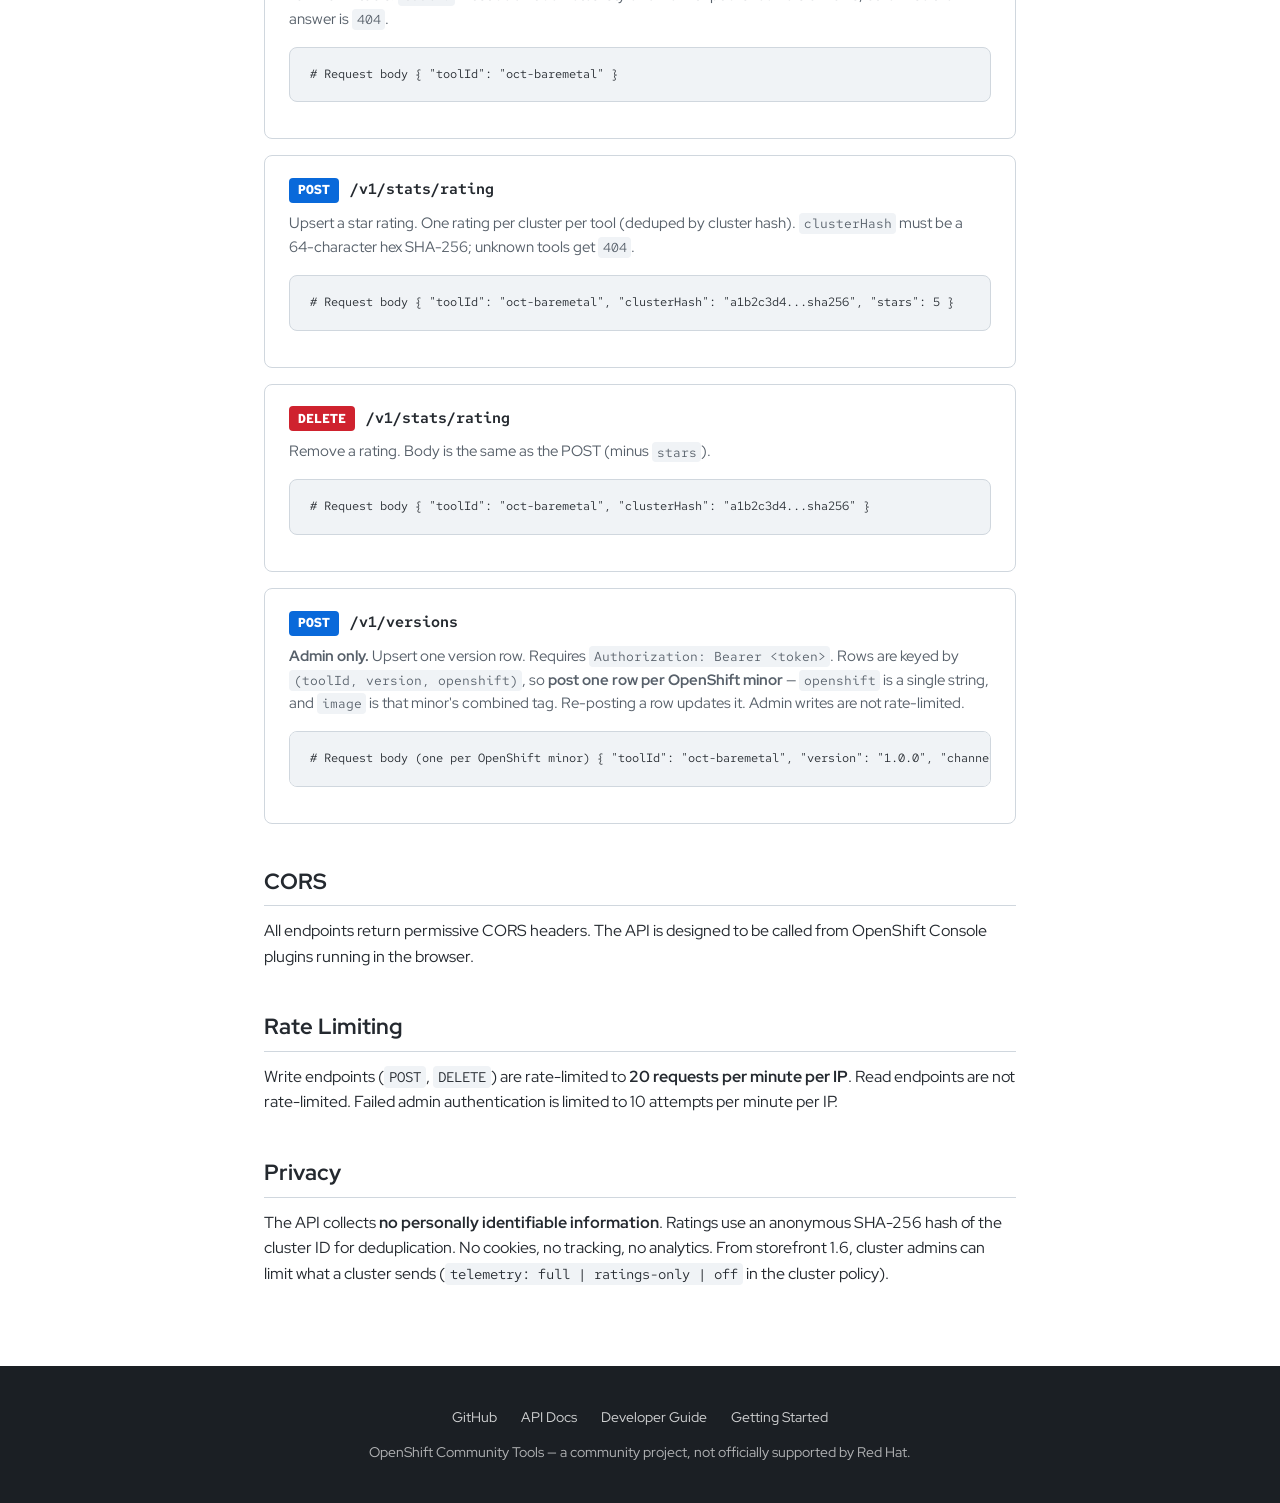
==== commit 3a98bbdb: "Merge upstream/main (openshift-community-tools) into security-framework" ====
--- a/api/index.html
+++ b/api/index.html
@@ -105,7 +105,7 @@
       <div class="endpoint">
         <span class="endpoint__method endpoint__method--post">POST</span>
         <span class="endpoint__path">/v1/stats/download</span>
-        <p class="endpoint__desc">Increment the download counter for a tool. Called by the storefront on Add.</p>
+        <p class="endpoint__desc">Increment the download counter for a tool. Called by the storefront on Add (not on Update). Accepted only for known tools: <code>toolId</code> must be a Kubernetes-style name with published version rows, otherwise the answer is <code>404</code>.</p>
         <div class="endpoint__body">
           <pre><code># Request body
 {
@@ -118,7 +118,7 @@
       <div class="endpoint">
         <span class="endpoint__method endpoint__method--post">POST</span>
         <span class="endpoint__path">/v1/stats/rating</span>
-        <p class="endpoint__desc">Upsert a star rating. One rating per cluster per tool (deduped by cluster hash).</p>
+        <p class="endpoint__desc">Upsert a star rating. One rating per cluster per tool (deduped by cluster hash). <code>clusterHash</code> must be a 64-character hex SHA-256; unknown tools get <code>404</code>.</p>
         <div class="endpoint__body">
           <pre><code># Request body
 {
@@ -161,6 +161,11 @@
 
 # Optional fields (tile metadata for /v1/catalog):
 #   deployUrl, category, description, displayName, href, icon, git
+# Optional security fields (storefront 1.6+ shows them; older ones ignore them):
+#   minStorefront    oldest storefront that can install this row, e.g. "1.6.0"
+#   security         the tool's spec.security (object sets, null clears)
+#   versionSecurity  this row's versions[].security
+# Declarations are limited to 16 KB.
 
 # Header
 Authorization: Bearer &lt;admin-token&gt;</code></pre>
@@ -171,10 +176,10 @@
       <p>All endpoints return permissive CORS headers. The API is designed to be called from OpenShift Console plugins running in the browser.</p>
 
       <h2>Rate Limiting</h2>
-      <p>Write endpoints (<code>POST</code>, <code>DELETE</code>) are rate-limited to <strong>20 requests per minute per IP</strong>. Read endpoints are not rate-limited.</p>
+      <p>Write endpoints (<code>POST</code>, <code>DELETE</code>) are rate-limited to <strong>20 requests per minute per IP</strong>. Read endpoints are not rate-limited. Failed admin authentication is limited to 10 attempts per minute per IP.</p>
 
       <h2>Privacy</h2>
-      <p>The API collects <strong>no personally identifiable information</strong>. Ratings use an anonymous SHA-256 hash of the cluster ID for deduplication. No cookies, no tracking, no analytics.</p>
+      <p>The API collects <strong>no personally identifiable information</strong>. Ratings use an anonymous SHA-256 hash of the cluster ID for deduplication. No cookies, no tracking, no analytics. From storefront 1.6, cluster admins can limit what a cluster sends (<code>telemetry: full | ratings-only | off</code> in the cluster policy).</p>
 
     </div>
   </section>
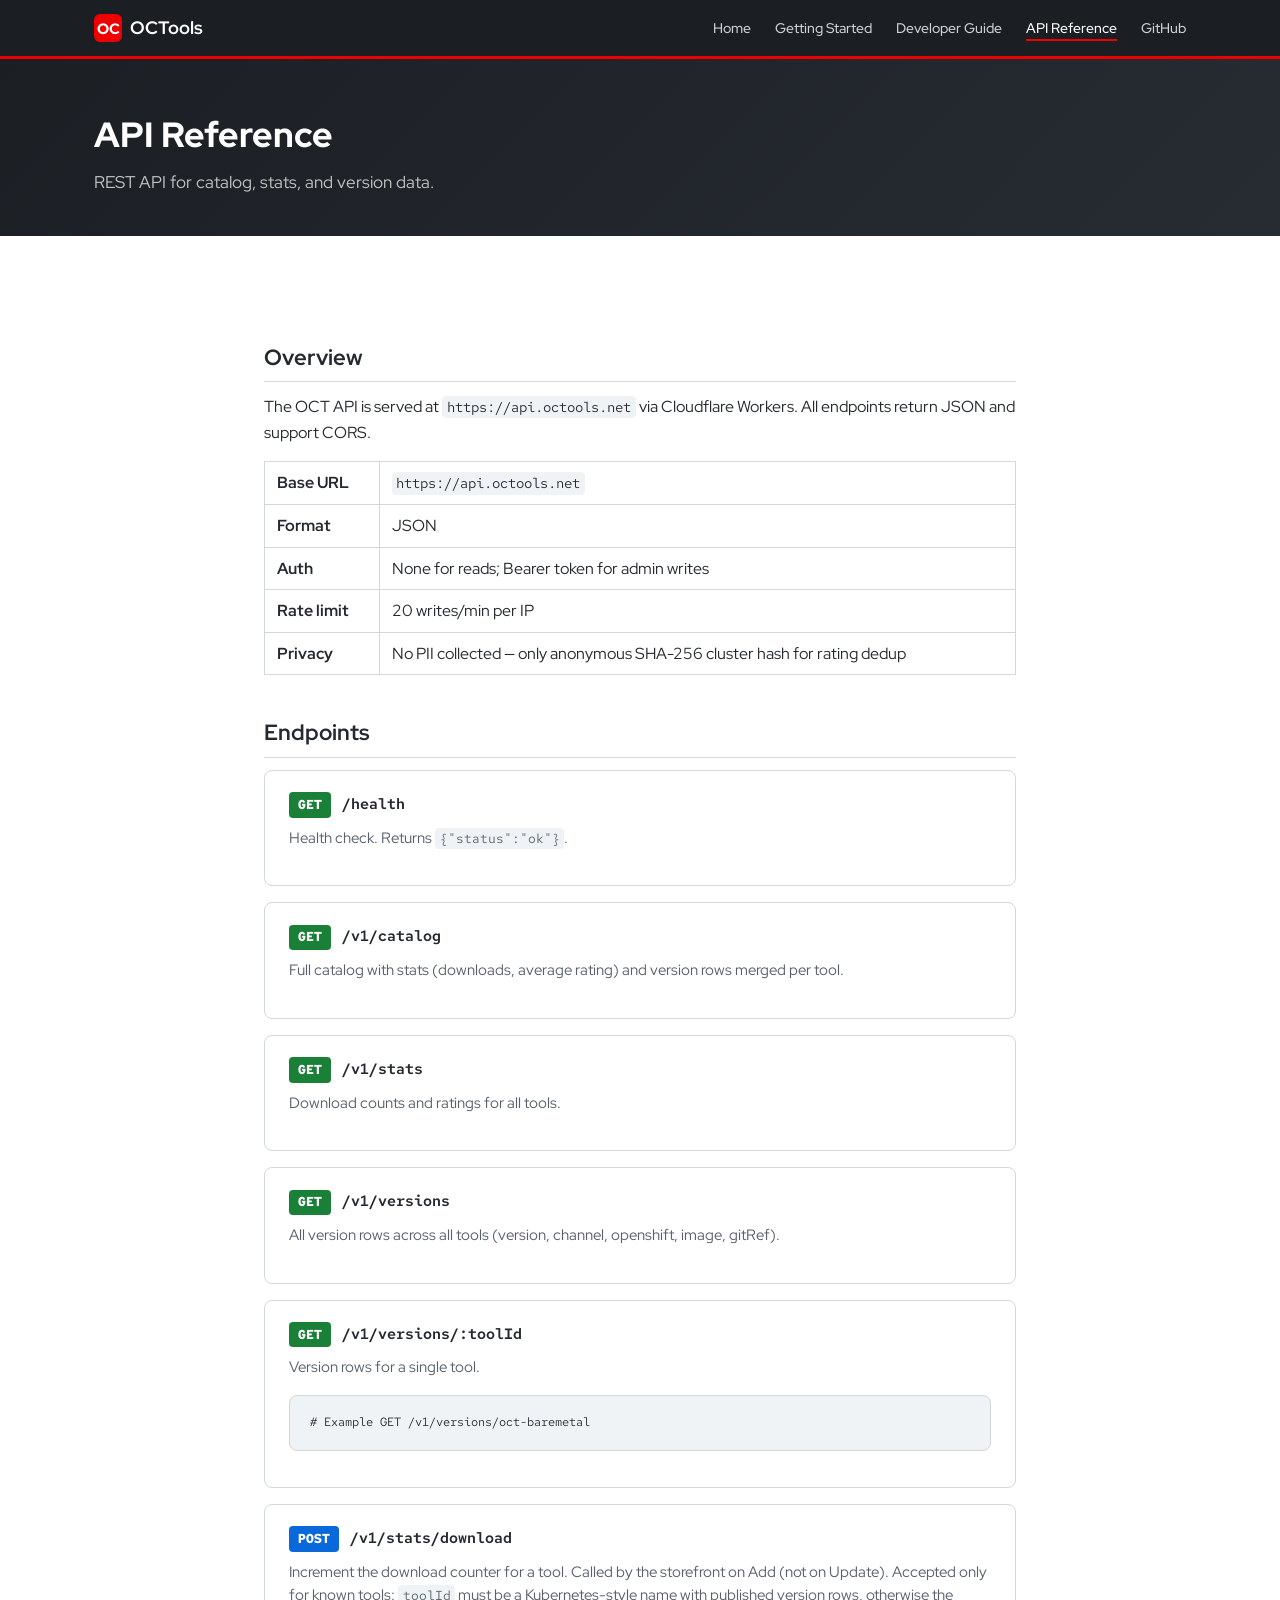
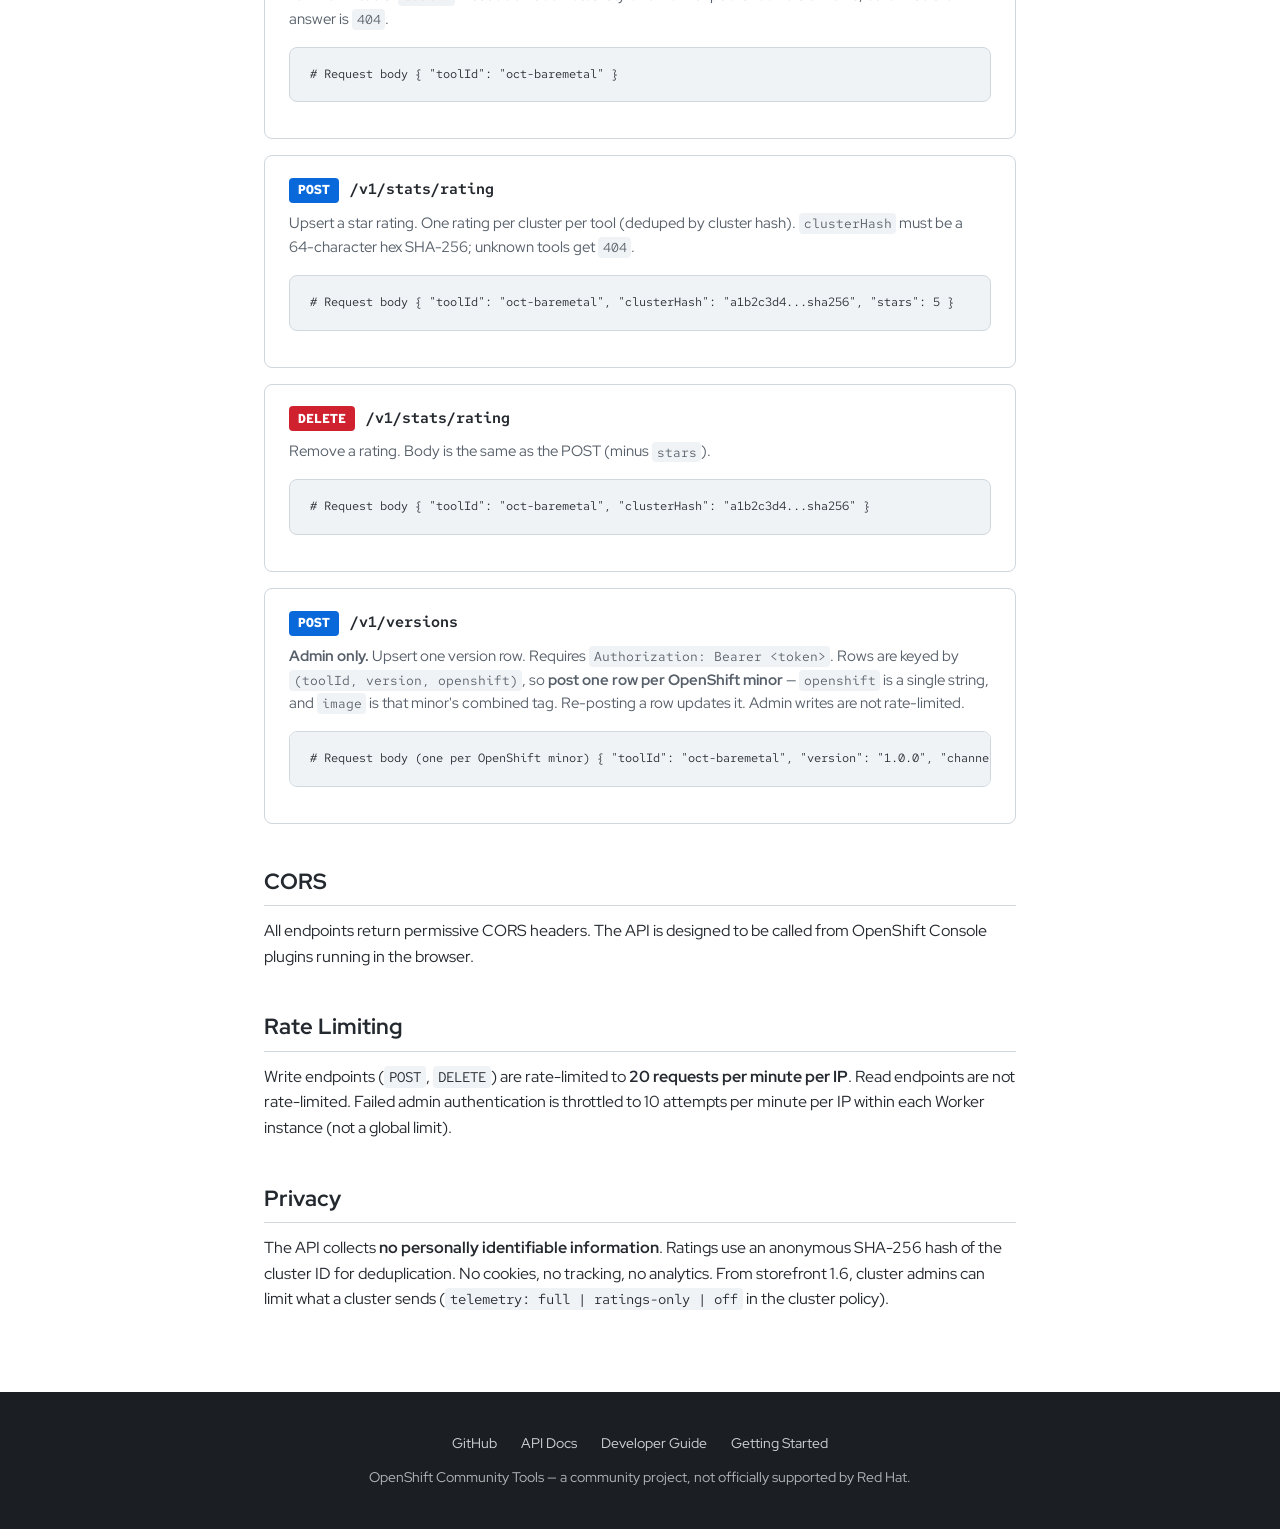
==== commit 4a3d3694: "Docs: rate limits are per location / per isolate, not global (review on stats-worker#1) Co-Authored-" ====
--- a/api/index.html
+++ b/api/index.html
@@ -176,7 +176,7 @@
       <p>All endpoints return permissive CORS headers. The API is designed to be called from OpenShift Console plugins running in the browser.</p>
 
       <h2>Rate Limiting</h2>
-      <p>Write endpoints (<code>POST</code>, <code>DELETE</code>) are rate-limited to <strong>20 requests per minute per IP</strong>. Read endpoints are not rate-limited. Failed admin authentication is limited to 10 attempts per minute per IP.</p>
+      <p>Write endpoints (<code>POST</code>, <code>DELETE</code>) are rate-limited to <strong>20 requests per minute per IP</strong>. Read endpoints are not rate-limited. Failed admin authentication is throttled to 10 attempts per minute per IP within each Worker instance (not a global limit).</p>
 
       <h2>Privacy</h2>
       <p>The API collects <strong>no personally identifiable information</strong>. Ratings use an anonymous SHA-256 hash of the cluster ID for deduplication. No cookies, no tracking, no analytics. From storefront 1.6, cluster admins can limit what a cluster sends (<code>telemetry: full | ratings-only | off</code> in the cluster policy).</p>
